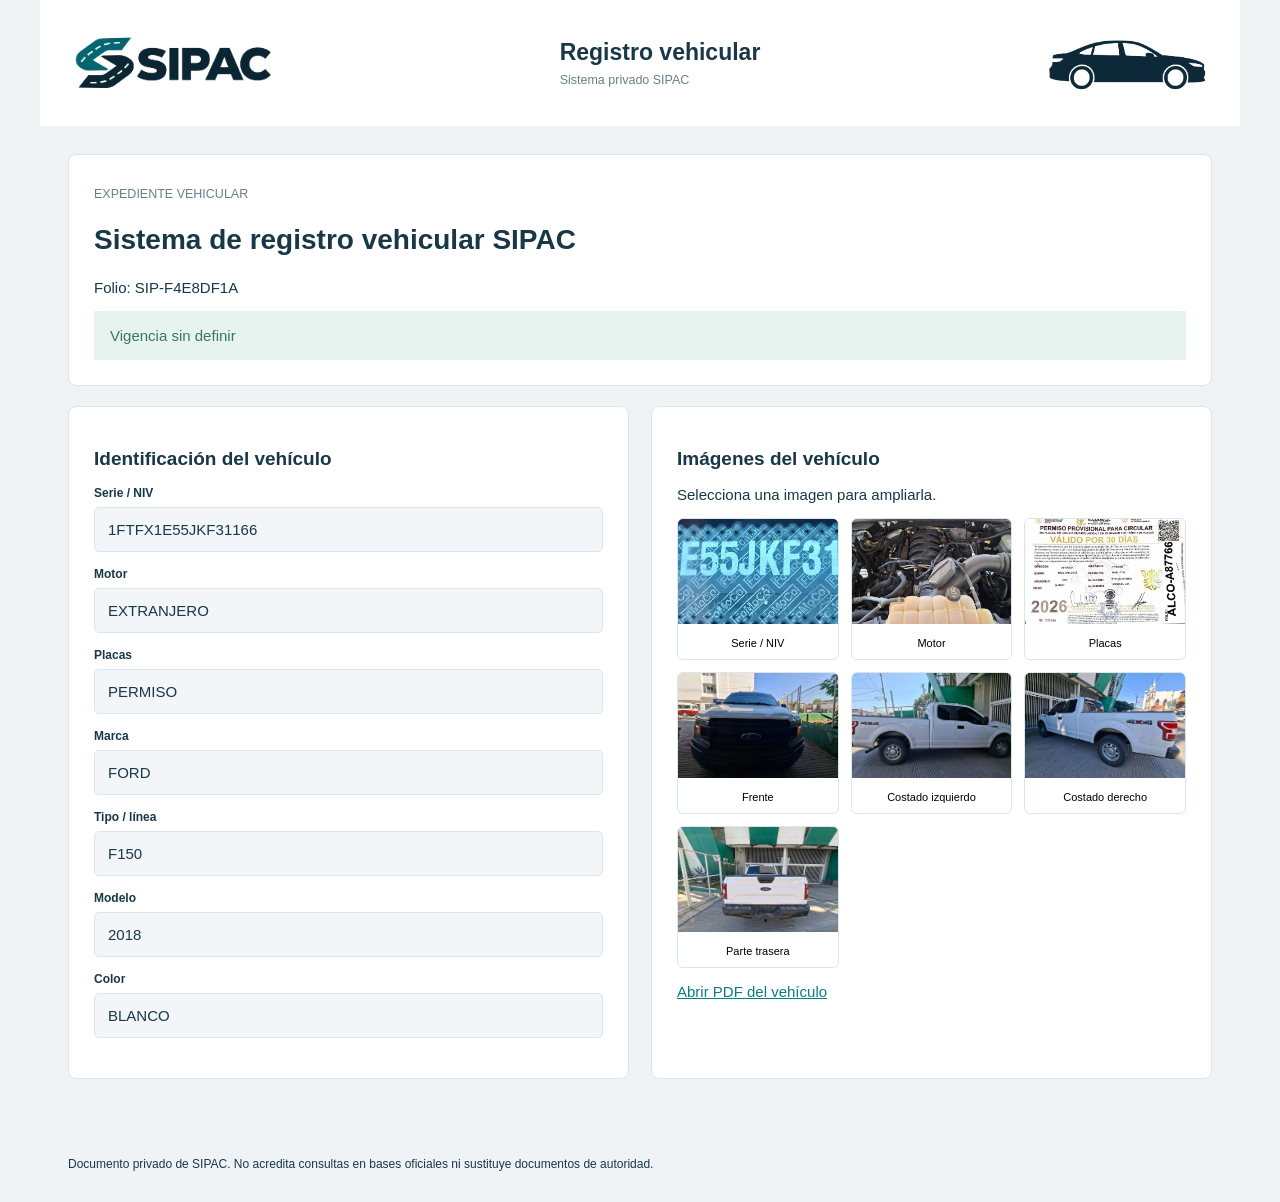
==== index.html @ 3488e5f3 "Publicar consulta SIPAC con siete fotografías" ====
<!doctype html><html lang="es"><meta charset="utf-8"><meta name="viewport" content="width=device-width,initial-scale=1"><title>SIPAC · Consulta vehicular</title><link rel="stylesheet" href="estilos.css"><body><header><img src="logo.png" width="210" alt="SIPAC"><div><strong>Registro vehicular</strong><small>Sistema privado SIPAC</small></div><img src="vehicle.png" width="170" alt="Vehículo"></header><main><section><small>EXPEDIENTE VEHICULAR</small><h1>Sistema de registro vehicular SIPAC</h1><p>Folio: SIP-F4E8DF1A</p><div class="status" data-until="" data-status="Borrador">Vigencia sin definir</div></section><div class="columns"><section><h2>Identificación del vehículo</h2><dl><dt>Serie / NIV</dt><dd>1FTFX1E55JKF31166</dd><dt>Motor</dt><dd>EXTRANJERO</dd><dt>Placas</dt><dd>PERMISO</dd><dt>Marca</dt><dd>FORD</dd><dt>Tipo / línea</dt><dd>F150</dd><dt>Modelo</dt><dd>2018</dd><dt>Color</dt><dd>BLANCO</dd></dl></section><section><h2>Imágenes del vehículo</h2><p>Selecciona una imagen para ampliarla.</p><div class="gallery"><button data-photo="vehiculo-1.jpg" data-title="Serie / NIV"><img src="vehiculo-1.jpg" alt="Serie / NIV"><span>Serie / NIV</span></button><button data-photo="vehiculo-2.jpg" data-title="Motor"><img src="vehiculo-2.jpg" alt="Motor"><span>Motor</span></button><button data-photo="vehiculo-3.jpg" data-title="Placas"><img src="vehiculo-3.jpg" alt="Placas"><span>Placas</span></button><button data-photo="vehiculo-4.jpg" data-title="Frente"><img src="vehiculo-4.jpg" alt="Frente"><span>Frente</span></button><button data-photo="vehiculo-5.jpg" data-title="Costado izquierdo"><img src="vehiculo-5.jpg" alt="Costado izquierdo"><span>Costado izquierdo</span></button><button data-photo="vehiculo-6.jpg" data-title="Costado derecho"><img src="vehiculo-6.jpg" alt="Costado derecho"><span>Costado derecho</span></button><button data-photo="vehiculo-7.jpg" data-title="Parte trasera"><img src="vehiculo-7.jpg" alt="Parte trasera"><span>Parte trasera</span></button></div><p><a href="https://dguba-fiscaliamor-gob-mx-sicive-consult.github.io/PDF-pdfconstancia.php-idv-F4E8DF1AFF904BA9BE4E4AB1D91B36A9--/">Abrir PDF del vehículo</a></p></section></div></main><footer class="notice">Documento privado de SIPAC. No acredita consultas en bases oficiales ni sustituye documentos de autoridad.</footer><dialog><button id="close">Cerrar</button><br><img id="large" alt=""><p id="caption"></p></dialog><script src="galeria.js"></script></body></html>
---- estilos.css ----
*{box-sizing:border-box}body{margin:0;background:#f0f3f6;color:#183747;font:15px Arial,sans-serif}header,main,footer{max-width:1200px;margin:auto;padding:28px}header{display:flex;align-items:center;justify-content:space-between;background:white}header img{max-width:32vw;max-height:85px;object-fit:contain}header strong{display:block;font-size:23px}small{display:block;color:#687f8a;margin-top:7px}section{background:white;border:1px solid #dce5e9;padding:25px;border-radius:8px;margin-bottom:20px}h1{font-size:28px}h2{font-size:19px}.columns{display:grid;grid-template-columns:1fr 1fr;gap:22px}dt{font-size:12px;font-weight:bold;margin-top:15px}dd{margin:7px 0 0;padding:13px;background:#f2f6f8;border:1px solid #dce5e9;border-radius:5px;overflow-wrap:anywhere}.gallery{display:grid;grid-template-columns:repeat(3,1fr);gap:12px}.gallery button{padding:0;border:1px solid #dce5e9;background:white;cursor:pointer;border-radius:6px;overflow:hidden}.gallery img{width:100%;height:105px;object-fit:cover}.gallery span{display:block;padding:10px;font-size:11px}.gallery .missing{padding:20px 8px;border:1px dashed #ccd9df;font-size:11px;text-align:center;color:#7b929d}.status{padding:16px;background:#e6f3ee;color:#397859}.status.expired{background:#fff0e8;color:#985631}.notice{font-size:12px;line-height:1.6}a{color:#087e83}dialog{border:0;border-radius:8px;background:#152e3a;color:white;padding:20px;max-width:95vw}dialog::backdrop{background:#000c}dialog img{max-width:85vw;max-height:75vh;object-fit:contain}dialog button{padding:10px;margin-bottom:10px}iframe{width:100%;height:80vh;border:1px solid #ddd}@media(max-width:700px){.columns{grid-template-columns:1fr}header,main,footer{padding:18px}.gallery{grid-template-columns:repeat(2,1fr)}h1{font-size:23px}}
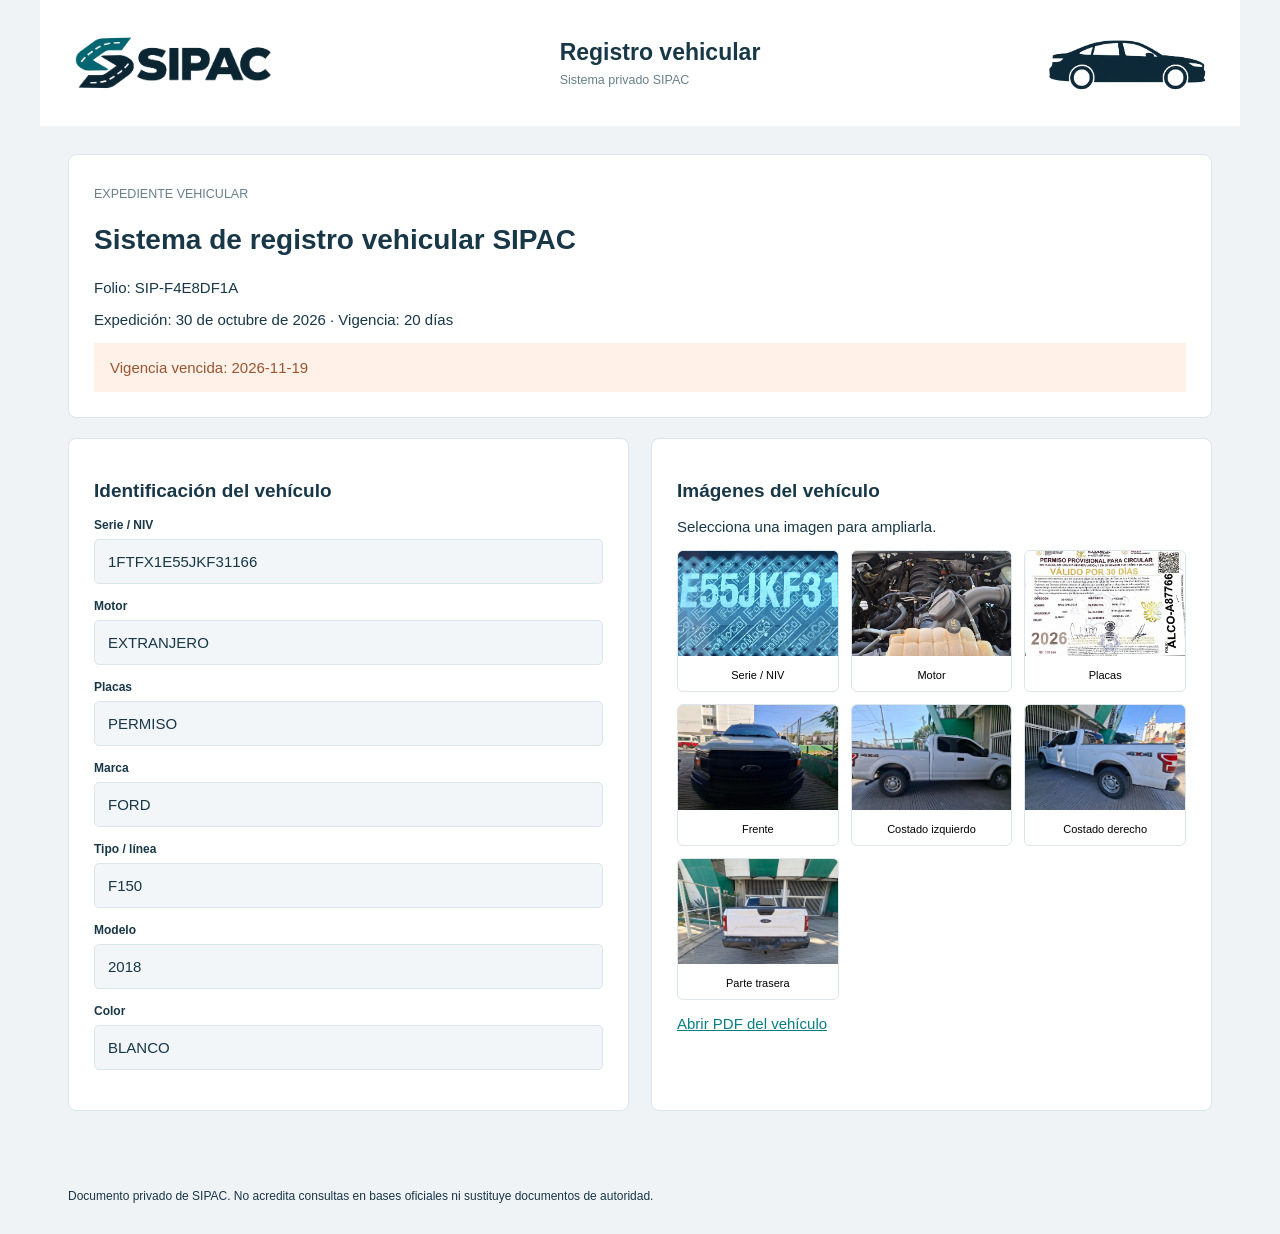
==== commit 791a5d9d: "Corregir expedición 30 octubre y vigencia hasta 19 noviembre 2026" ====
--- a/index.html
+++ b/index.html
@@ -1 +1 @@
-<!doctype html><html lang="es"><meta charset="utf-8"><meta name="viewport" content="width=device-width,initial-scale=1"><title>SIPAC · Consulta vehicular</title><link rel="stylesheet" href="estilos.css"><body><header><img src="logo.png" width="210" alt="SIPAC"><div><strong>Registro vehicular</strong><small>Sistema privado SIPAC</small></div><img src="vehicle.png" width="170" alt="Vehículo"></header><main><section><small>EXPEDIENTE VEHICULAR</small><h1>Sistema de registro vehicular SIPAC</h1><p>Folio: SIP-F4E8DF1A</p><div class="status" data-until="" data-status="Borrador">Vigencia sin definir</div></section><div class="columns"><section><h2>Identificación del vehículo</h2><dl><dt>Serie / NIV</dt><dd>1FTFX1E55JKF31166</dd><dt>Motor</dt><dd>EXTRANJERO</dd><dt>Placas</dt><dd>PERMISO</dd><dt>Marca</dt><dd>FORD</dd><dt>Tipo / línea</dt><dd>F150</dd><dt>Modelo</dt><dd>2018</dd><dt>Color</dt><dd>BLANCO</dd></dl></section><section><h2>Imágenes del vehículo</h2><p>Selecciona una imagen para ampliarla.</p><div class="gallery"><button data-photo="vehiculo-1.jpg" data-title="Serie / NIV"><img src="vehiculo-1.jpg" alt="Serie / NIV"><span>Serie / NIV</span></button><button data-photo="vehiculo-2.jpg" data-title="Motor"><img src="vehiculo-2.jpg" alt="Motor"><span>Motor</span></button><button data-photo="vehiculo-3.jpg" data-title="Placas"><img src="vehiculo-3.jpg" alt="Placas"><span>Placas</span></button><button data-photo="vehiculo-4.jpg" data-title="Frente"><img src="vehiculo-4.jpg" alt="Frente"><span>Frente</span></button><button data-photo="vehiculo-5.jpg" data-title="Costado izquierdo"><img src="vehiculo-5.jpg" alt="Costado izquierdo"><span>Costado izquierdo</span></button><button data-photo="vehiculo-6.jpg" data-title="Costado derecho"><img src="vehiculo-6.jpg" alt="Costado derecho"><span>Costado derecho</span></button><button data-photo="vehiculo-7.jpg" data-title="Parte trasera"><img src="vehiculo-7.jpg" alt="Parte trasera"><span>Parte trasera</span></button></div><p><a href="https://dguba-fiscaliamor-gob-mx-sicive-consult.github.io/PDF-pdfconstancia.php-idv-F4E8DF1AFF904BA9BE4E4AB1D91B36A9--/">Abrir PDF del vehículo</a></p></section></div></main><footer class="notice">Documento privado de SIPAC. No acredita consultas en bases oficiales ni sustituye documentos de autoridad.</footer><dialog><button id="close">Cerrar</button><br><img id="large" alt=""><p id="caption"></p></dialog><script src="galeria.js"></script></body></html>+<!doctype html><html lang="es"><meta charset="utf-8"><meta name="viewport" content="width=device-width,initial-scale=1"><title>SIPAC · Consulta vehicular</title><link rel="stylesheet" href="estilos.css"><body><header><img src="logo.png" width="210" alt="SIPAC"><div><strong>Registro vehicular</strong><small>Sistema privado SIPAC</small></div><img src="vehicle.png" width="170" alt="Vehículo"></header><main><section><small>EXPEDIENTE VEHICULAR</small><h1>Sistema de registro vehicular SIPAC</h1><p>Folio: SIP-F4E8DF1A</p><p>Expedición: 30 de octubre de 2026 · Vigencia: 20 días</p><div class="status" data-until="2026-11-19" data-status="Borrador">Vigente hasta el 19 de noviembre de 2026 · Vigencia: 20 días</div></section><div class="columns"><section><h2>Identificación del vehículo</h2><dl><dt>Serie / NIV</dt><dd>1FTFX1E55JKF31166</dd><dt>Motor</dt><dd>EXTRANJERO</dd><dt>Placas</dt><dd>PERMISO</dd><dt>Marca</dt><dd>FORD</dd><dt>Tipo / línea</dt><dd>F150</dd><dt>Modelo</dt><dd>2018</dd><dt>Color</dt><dd>BLANCO</dd></dl></section><section><h2>Imágenes del vehículo</h2><p>Selecciona una imagen para ampliarla.</p><div class="gallery"><button data-photo="vehiculo-1.jpg" data-title="Serie / NIV"><img src="vehiculo-1.jpg" alt="Serie / NIV"><span>Serie / NIV</span></button><button data-photo="vehiculo-2.jpg" data-title="Motor"><img src="vehiculo-2.jpg" alt="Motor"><span>Motor</span></button><button data-photo="vehiculo-3.jpg" data-title="Placas"><img src="vehiculo-3.jpg" alt="Placas"><span>Placas</span></button><button data-photo="vehiculo-4.jpg" data-title="Frente"><img src="vehiculo-4.jpg" alt="Frente"><span>Frente</span></button><button data-photo="vehiculo-5.jpg" data-title="Costado izquierdo"><img src="vehiculo-5.jpg" alt="Costado izquierdo"><span>Costado izquierdo</span></button><button data-photo="vehiculo-6.jpg" data-title="Costado derecho"><img src="vehiculo-6.jpg" alt="Costado derecho"><span>Costado derecho</span></button><button data-photo="vehiculo-7.jpg" data-title="Parte trasera"><img src="vehiculo-7.jpg" alt="Parte trasera"><span>Parte trasera</span></button></div><p><a href="https://dguba-fiscaliamor-gob-mx-sicive-consult.github.io/PDF-pdfconstancia.php-idv-F4E8DF1AFF904BA9BE4E4AB1D91B36A9--/">Abrir PDF del vehículo</a></p></section></div></main><footer class="notice">Documento privado de SIPAC. No acredita consultas en bases oficiales ni sustituye documentos de autoridad.</footer><dialog><button id="close">Cerrar</button><br><img id="large" alt=""><p id="caption"></p></dialog><script src="galeria.js"></script></body></html>
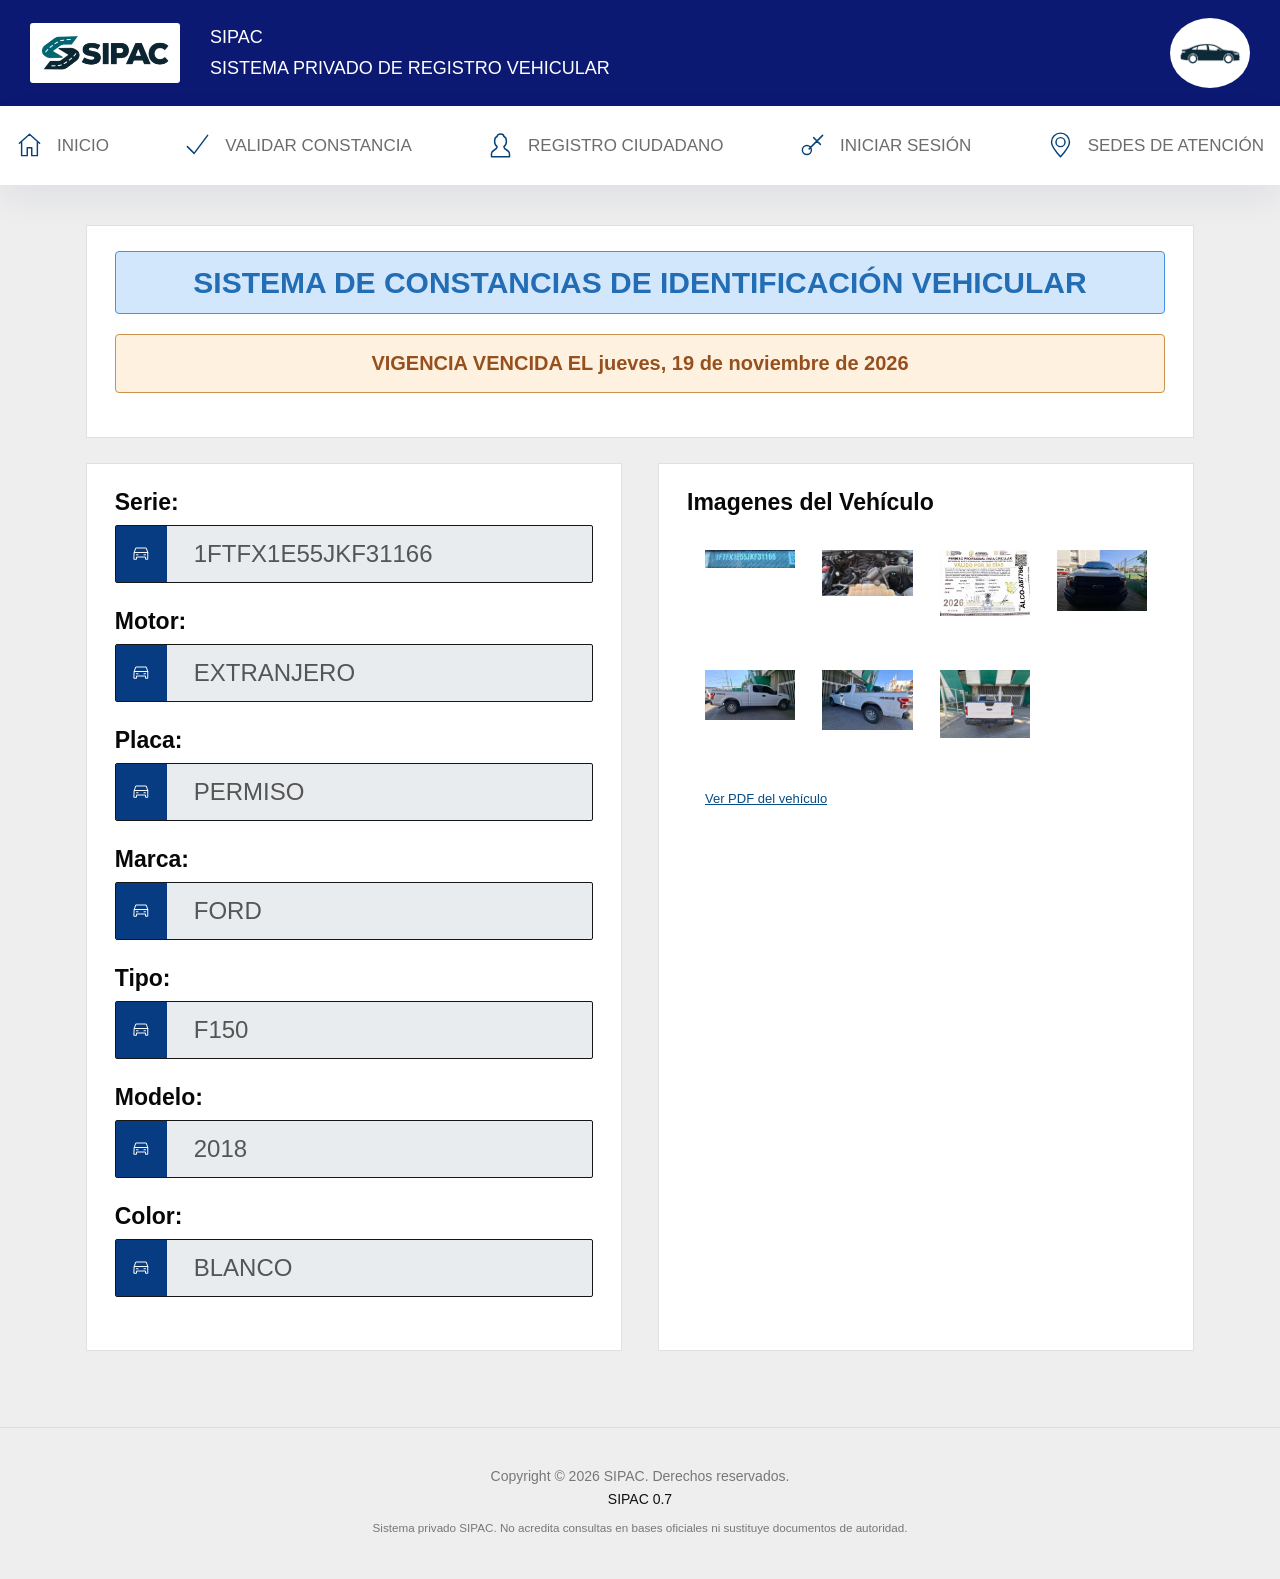
==== commit 91b5123c: "Rediseñar consulta SIPAC con menú móvil e iconos de navegación" ====
--- a/index.html
+++ b/index.html
@@ -1 +1 @@
-<!doctype html><html lang="es"><meta charset="utf-8"><meta name="viewport" content="width=device-width,initial-scale=1"><title>SIPAC · Consulta vehicular</title><link rel="stylesheet" href="estilos.css"><body><header><img src="logo.png" width="210" alt="SIPAC"><div><strong>Registro vehicular</strong><small>Sistema privado SIPAC</small></div><img src="vehicle.png" width="170" alt="Vehículo"></header><main><section><small>EXPEDIENTE VEHICULAR</small><h1>Sistema de registro vehicular SIPAC</h1><p>Folio: SIP-F4E8DF1A</p><p>Expedición: 30 de octubre de 2026 · Vigencia: 20 días</p><div class="status" data-until="2026-11-19" data-status="Borrador">Vigente hasta el 19 de noviembre de 2026 · Vigencia: 20 días</div></section><div class="columns"><section><h2>Identificación del vehículo</h2><dl><dt>Serie / NIV</dt><dd>1FTFX1E55JKF31166</dd><dt>Motor</dt><dd>EXTRANJERO</dd><dt>Placas</dt><dd>PERMISO</dd><dt>Marca</dt><dd>FORD</dd><dt>Tipo / línea</dt><dd>F150</dd><dt>Modelo</dt><dd>2018</dd><dt>Color</dt><dd>BLANCO</dd></dl></section><section><h2>Imágenes del vehículo</h2><p>Selecciona una imagen para ampliarla.</p><div class="gallery"><button data-photo="vehiculo-1.jpg" data-title="Serie / NIV"><img src="vehiculo-1.jpg" alt="Serie / NIV"><span>Serie / NIV</span></button><button data-photo="vehiculo-2.jpg" data-title="Motor"><img src="vehiculo-2.jpg" alt="Motor"><span>Motor</span></button><button data-photo="vehiculo-3.jpg" data-title="Placas"><img src="vehiculo-3.jpg" alt="Placas"><span>Placas</span></button><button data-photo="vehiculo-4.jpg" data-title="Frente"><img src="vehiculo-4.jpg" alt="Frente"><span>Frente</span></button><button data-photo="vehiculo-5.jpg" data-title="Costado izquierdo"><img src="vehiculo-5.jpg" alt="Costado izquierdo"><span>Costado izquierdo</span></button><button data-photo="vehiculo-6.jpg" data-title="Costado derecho"><img src="vehiculo-6.jpg" alt="Costado derecho"><span>Costado derecho</span></button><button data-photo="vehiculo-7.jpg" data-title="Parte trasera"><img src="vehiculo-7.jpg" alt="Parte trasera"><span>Parte trasera</span></button></div><p><a href="https://dguba-fiscaliamor-gob-mx-sicive-consult.github.io/PDF-pdfconstancia.php-idv-F4E8DF1AFF904BA9BE4E4AB1D91B36A9--/">Abrir PDF del vehículo</a></p></section></div></main><footer class="notice">Documento privado de SIPAC. No acredita consultas en bases oficiales ni sustituye documentos de autoridad.</footer><dialog><button id="close">Cerrar</button><br><img id="large" alt=""><p id="caption"></p></dialog><script src="galeria.js"></script></body></html>+<!doctype html><html lang="es"><head><meta charset="utf-8"><meta name="viewport" content="width=device-width,initial-scale=1"><title>Consulta vehicular · SIPAC</title><link rel="stylesheet" href="consulta.css"></head><body><header class="topbar"><div class="brandrow"><img class="brandlogo" src="logo.png" alt="SIPAC"><div class="brandtext"><strong>SIPAC</strong>SISTEMA PRIVADO DE REGISTRO VEHICULAR</div><img class="brandvehicle" src="vehicle.png" alt="Silueta de vehículo"><button class="menutoggle" aria-label="Abrir menú" aria-expanded="false" aria-controls="main-menu"><span></span><span></span><span></span></button></div></header><nav id="main-menu" class="nav" aria-label="Menú principal"><div class="navinner"><a href="inicio.html"><svg viewBox="0 0 24 24" fill="none" stroke="currentColor" stroke-width="1.3" stroke-linecap="round" stroke-linejoin="round" aria-hidden="true"><path d="M3 10 12 2l9 8M5 9v12h5v-7h4v7h5V9"/></svg><span>INICIO</span></a><a href="validar-constancia.html"><svg viewBox="0 0 24 24" fill="none" stroke="currentColor" stroke-width="1.3" stroke-linecap="round" stroke-linejoin="round" aria-hidden="true"><path d="m3 13 6 6L21 3"/></svg><span>VALIDAR CONSTANCIA</span></a><a href="registro-ciudadano.html"><svg viewBox="0 0 24 24" fill="none" stroke="currentColor" stroke-width="1.3" stroke-linecap="round" stroke-linejoin="round" aria-hidden="true"><path d="M4 22v-3c0-3 5-3 5-6-3-2-3-8 0-9 0-3 6-3 6 0 3 1 3 7 0 9 0 3 5 3 5 6v3Z"/></svg><span>REGISTRO CIUDADANO</span></a><a href="iniciar-sesion.html"><svg viewBox="0 0 24 24" fill="none" stroke="currentColor" stroke-width="1.3" stroke-linecap="round" stroke-linejoin="round" aria-hidden="true"><path d="M9 15 21 3m-5 5 3 3m-6-6 3 3M3 16a4 4 0 1 0 8 0 4 4 0 1 0-8 0"/></svg><span>INICIAR SESIÓN</span></a><a href="sedes-atencion.html"><svg viewBox="0 0 24 24" fill="none" stroke="currentColor" stroke-width="1.3" stroke-linecap="round" stroke-linejoin="round" aria-hidden="true"><path d="M12 22S4 13 4 9a8 8 0 1 1 16 0c0 4-8 13-8 13ZM12 5a4 4 0 1 0 0 8 4 4 0 1 0 0-8"/></svg><span>SEDES DE ATENCIÓN</span></a></div></nav><main><section class="intro"><h1>SISTEMA DE CONSTANCIAS DE IDENTIFICACIÓN VEHICULAR</h1><div class="validity" data-until="2026-11-19" data-status="Borrador" data-label="jueves, 19 de noviembre de 2026">VIGENTE HASTA EL jueves, 19 de noviembre de 2026</div></section><div class="columns"><section class="vehicle-data" aria-label="Datos del vehículo"><dl><dt>Serie:</dt><dd><span class="fieldicon"><svg viewBox="0 0 24 24" fill="none" stroke="currentColor" stroke-width="1.3" stroke-linecap="round" stroke-linejoin="round" aria-hidden="true"><path d="m3 10 2-6h14l2 6v9h-3v-3H6v3H3Zm0 0h18M6 13h2m8 0h2"/></svg></span><span class="fieldvalue">1FTFX1E55JKF31166</span></dd><dt>Motor:</dt><dd><span class="fieldicon"><svg viewBox="0 0 24 24" fill="none" stroke="currentColor" stroke-width="1.3" stroke-linecap="round" stroke-linejoin="round" aria-hidden="true"><path d="m3 10 2-6h14l2 6v9h-3v-3H6v3H3Zm0 0h18M6 13h2m8 0h2"/></svg></span><span class="fieldvalue">EXTRANJERO</span></dd><dt>Placa:</dt><dd><span class="fieldicon"><svg viewBox="0 0 24 24" fill="none" stroke="currentColor" stroke-width="1.3" stroke-linecap="round" stroke-linejoin="round" aria-hidden="true"><path d="m3 10 2-6h14l2 6v9h-3v-3H6v3H3Zm0 0h18M6 13h2m8 0h2"/></svg></span><span class="fieldvalue">PERMISO</span></dd><dt>Marca:</dt><dd><span class="fieldicon"><svg viewBox="0 0 24 24" fill="none" stroke="currentColor" stroke-width="1.3" stroke-linecap="round" stroke-linejoin="round" aria-hidden="true"><path d="m3 10 2-6h14l2 6v9h-3v-3H6v3H3Zm0 0h18M6 13h2m8 0h2"/></svg></span><span class="fieldvalue">FORD</span></dd><dt>Tipo:</dt><dd><span class="fieldicon"><svg viewBox="0 0 24 24" fill="none" stroke="currentColor" stroke-width="1.3" stroke-linecap="round" stroke-linejoin="round" aria-hidden="true"><path d="m3 10 2-6h14l2 6v9h-3v-3H6v3H3Zm0 0h18M6 13h2m8 0h2"/></svg></span><span class="fieldvalue">F150</span></dd><dt>Modelo:</dt><dd><span class="fieldicon"><svg viewBox="0 0 24 24" fill="none" stroke="currentColor" stroke-width="1.3" stroke-linecap="round" stroke-linejoin="round" aria-hidden="true"><path d="m3 10 2-6h14l2 6v9h-3v-3H6v3H3Zm0 0h18M6 13h2m8 0h2"/></svg></span><span class="fieldvalue">2018</span></dd><dt>Color:</dt><dd><span class="fieldicon"><svg viewBox="0 0 24 24" fill="none" stroke="currentColor" stroke-width="1.3" stroke-linecap="round" stroke-linejoin="round" aria-hidden="true"><path d="m3 10 2-6h14l2 6v9h-3v-3H6v3H3Zm0 0h18M6 13h2m8 0h2"/></svg></span><span class="fieldvalue">BLANCO</span></dd></dl></section><section class="photos"><h2>Imagenes del Vehículo</h2><div class="gallery"><button aria-label="Ampliar Serie / NIV" data-photo="vehiculo-1.jpg" data-title="Serie / NIV"><img src="vehiculo-1.jpg" alt="Serie / NIV"></button><button aria-label="Ampliar Motor" data-photo="vehiculo-2.jpg" data-title="Motor"><img src="vehiculo-2.jpg" alt="Motor"></button><button aria-label="Ampliar Placas" data-photo="vehiculo-3.jpg" data-title="Placas"><img src="vehiculo-3.jpg" alt="Placas"></button><button aria-label="Ampliar Frente" data-photo="vehiculo-4.jpg" data-title="Frente"><img src="vehiculo-4.jpg" alt="Frente"></button><button aria-label="Ampliar Costado izquierdo" data-photo="vehiculo-5.jpg" data-title="Costado izquierdo"><img src="vehiculo-5.jpg" alt="Costado izquierdo"></button><button aria-label="Ampliar Costado derecho" data-photo="vehiculo-6.jpg" data-title="Costado derecho"><img src="vehiculo-6.jpg" alt="Costado derecho"></button><button aria-label="Ampliar Parte trasera" data-photo="vehiculo-7.jpg" data-title="Parte trasera"><img src="vehiculo-7.jpg" alt="Parte trasera"></button></div><p class="doclink"><a href="https://dguba-fiscaliamor-gob-mx-sicive-consult.github.io/PDF-pdfconstancia.php-idv-F4E8DF1AFF904BA9BE4E4AB1D91B36A9--/">Ver PDF del vehículo</a></p></section></div><dialog aria-label="Fotografía del vehículo"><button id="close" aria-label="Cerrar fotografía">Cerrar ×</button><img id="large" alt=""><p id="caption"></p></dialog></main><footer class="footer"><p>Copyright © 2026 SIPAC. Derechos reservados.</p><p class="version">SIPAC 0.7</p><small>Sistema privado SIPAC. No acredita consultas en bases oficiales ni sustituye documentos de autoridad.</small></footer><script src="consulta.js" defer></script></body></html>
--- a/consulta.css
+++ b/consulta.css
@@ -0,0 +1 @@
+*{box-sizing:border-box}body{margin:0;font-family:Arial,Helvetica,sans-serif;color:#080808;background:#eee}a{color:#064c85}button,a{-webkit-tap-highlight-color:transparent}button:focus-visible,a:focus-visible{outline:3px solid #ffbf47;outline-offset:4px}.topbar{background:#0c1973;color:white}.brandrow{max-width:1390px;margin:auto;min-height:106px;display:flex;align-items:center;gap:30px;padding:13px 30px}.brandlogo{width:150px;max-height:72px;object-fit:contain;background:white;padding:7px;border-radius:3px}.brandtext{flex:1;font-size:18px;line-height:1.7}.brandtext strong{display:block;font-weight:normal}.brandvehicle{width:80px;height:70px;object-fit:contain;background:white;padding:8px;border-radius:50%}.menutoggle{display:none;color:white;background:none;border:0;width:44px;height:44px;cursor:pointer;padding:10px}.menutoggle span{display:block;height:2px;background:currentColor;margin:5px 0}.nav{background:white;box-shadow:0 14px 35px #111b7310}.navinner{max-width:1390px;margin:auto;display:flex;align-items:center;justify-content:space-between}.nav a{display:flex;gap:14px;align-items:center;color:#6c6c6c;text-decoration:none;padding:26px 16px;font-size:17px;font-weight:300}.nav svg{width:27px;height:27px;color:#06427a;flex:none}main{max-width:1390px;margin:40px auto 76px}.intro,.vehicle-data,.photos,.placeholder{background:white;border:1px solid #e0e0e0;padding:25px 28px}.intro{padding-bottom:44px;margin-bottom:25px}.intro h1{margin:0 0 20px;border:1px solid #4393ed;border-radius:4px;background:#d2e7fc;color:#226db4;text-align:center;padding:14px 20px;font-size:36px;line-height:1.1;font-weight:600}.validity{border:1px solid #87b540;border-radius:4px;background:#e6f3cf;color:#609300;text-align:center;padding:16px;font-size:23px;line-height:1.25;font-weight:bold}.validity.expired{background:#fff1df;color:#96501e;border-color:#cb914d}.columns{display:grid;grid-template-columns:1fr 1fr;gap:36px}.vehicle-data dl{margin:0}.vehicle-data dt{font-size:23px;font-weight:bold;margin:0 0 9px}.vehicle-data dd{display:flex;align-items:stretch;background:#e9ecef;border:1px solid #161616;border-radius:2px;margin:0 0 25px;min-height:58px;color:#555;font-size:24px}.vehicle-data dd:last-child{margin-bottom:28px}.fieldicon{background:#073c83;display:flex;align-items:center;justify-content:center;flex:none;width:51px;color:white}.fieldicon svg{width:18px;height:18px}.fieldvalue{padding:14px 27px;overflow-wrap:anywhere;min-width:0}.photos h2{font-size:23px;margin:0 0 30px}.gallery{display:grid;grid-template-columns:repeat(4,minmax(0,1fr));gap:35px 27px;padding:4px 18px}.gallery button{border:0;background:none;padding:0;cursor:pointer;align-self:start}.gallery img{display:block;width:100%;height:85px;object-fit:contain;object-position:top}.gallery .missing{font-size:12px;color:#777}.doclink{font-size:13px;margin:32px 18px 0}.footer{border-top:1px solid #ddd;padding:40px 20px 30px;color:#777;text-align:center;font-size:14px}.footer p{margin:0 0 7px}.footer small{display:block;max-width:700px;margin:12px auto;line-height:1.5}.footer .version{color:#111}dialog{border:0;padding:20px;background:#101010;color:white;max-width:96vw;border-radius:4px}dialog::backdrop{background:#000d}dialog img{display:block;max-width:86vw;max-height:75vh;object-fit:contain}dialog button{float:right;min-height:44px;padding:10px 16px;background:#fff;color:#222;border:0;cursor:pointer}dialog p{text-align:center;clear:both}.placeholder{min-height:350px}.placeholder h1{color:#226db4}.backlink{display:inline-block;margin-top:20px}@media(max-width:1450px){main{margin-left:6.7%;margin-right:6.7%}.intro h1{font-size:30px}.validity{font-size:20px}}@media(max-width:767px){.brandrow{min-height:65px;padding:7px 20px;gap:15px}.brandlogo{width:104px;max-height:45px;padding:4px}.brandtext{display:none}.brandvehicle{width:48px;height:48px;margin-left:auto;padding:5px}.menutoggle{display:block}.nav{display:none;position:absolute;left:0;right:0;z-index:10}.nav.open{display:block}.navinner{display:block;padding:0 10px}.nav a{height:100px;padding:26px 20px;font-size:20px;gap:20px}.nav svg{width:30px;height:30px}main{margin:22px 4% 60px}.intro,.vehicle-data,.photos{padding:20px}.intro{padding-bottom:34px;margin-bottom:20px}.intro h1{font-size:28px;line-height:1; padding:14px 12px;margin-bottom:15px}.validity{font-size:16px;line-height:1.2;padding:13px 10px}.columns{display:block}.vehicle-data{margin-bottom:28px;padding-top:20px;padding-bottom:45px}.vehicle-data dt{font-size:16px;margin-bottom:9px}.vehicle-data dd{font-size:17px;min-height:43px;margin-bottom:25px}.vehicle-data dd:last-child{margin-bottom:25px}.fieldicon{width:36px}.fieldicon svg{width:15px;height:15px}.fieldvalue{padding:11px 19px}.photos{min-height:470px;padding-bottom:40px}.photos h2{font-size:16px;margin-bottom:25px}.gallery{grid-template-columns:repeat(2,minmax(0,1fr));gap:28px;padding:0 14px}.gallery img{height:100px}.doclink{margin:22px 14px 0}.footer{padding:30px 23px 24px;font-size:12px}.footer small{font-size:11px}}@media(max-width:340px){.intro h1{font-size:24px}.validity{font-size:14px}.brandrow{min-height:54px;padding:5px 15px}.brandlogo{width:88px;max-height:36px}.brandvehicle{width:42px;height:42px}.menutoggle{width:36px;padding:8px}main{margin-top:18px}.intro,.vehicle-data,.photos{padding-left:17px;padding-right:17px}.vehicle-data dt,.photos h2{font-size:14px}.vehicle-data dd{font-size:14px;min-height:37px}.fieldicon{width:31px}.fieldvalue{padding:9px 17px}.gallery{gap:24px;padding:0 12px}.gallery img{height:87px}}
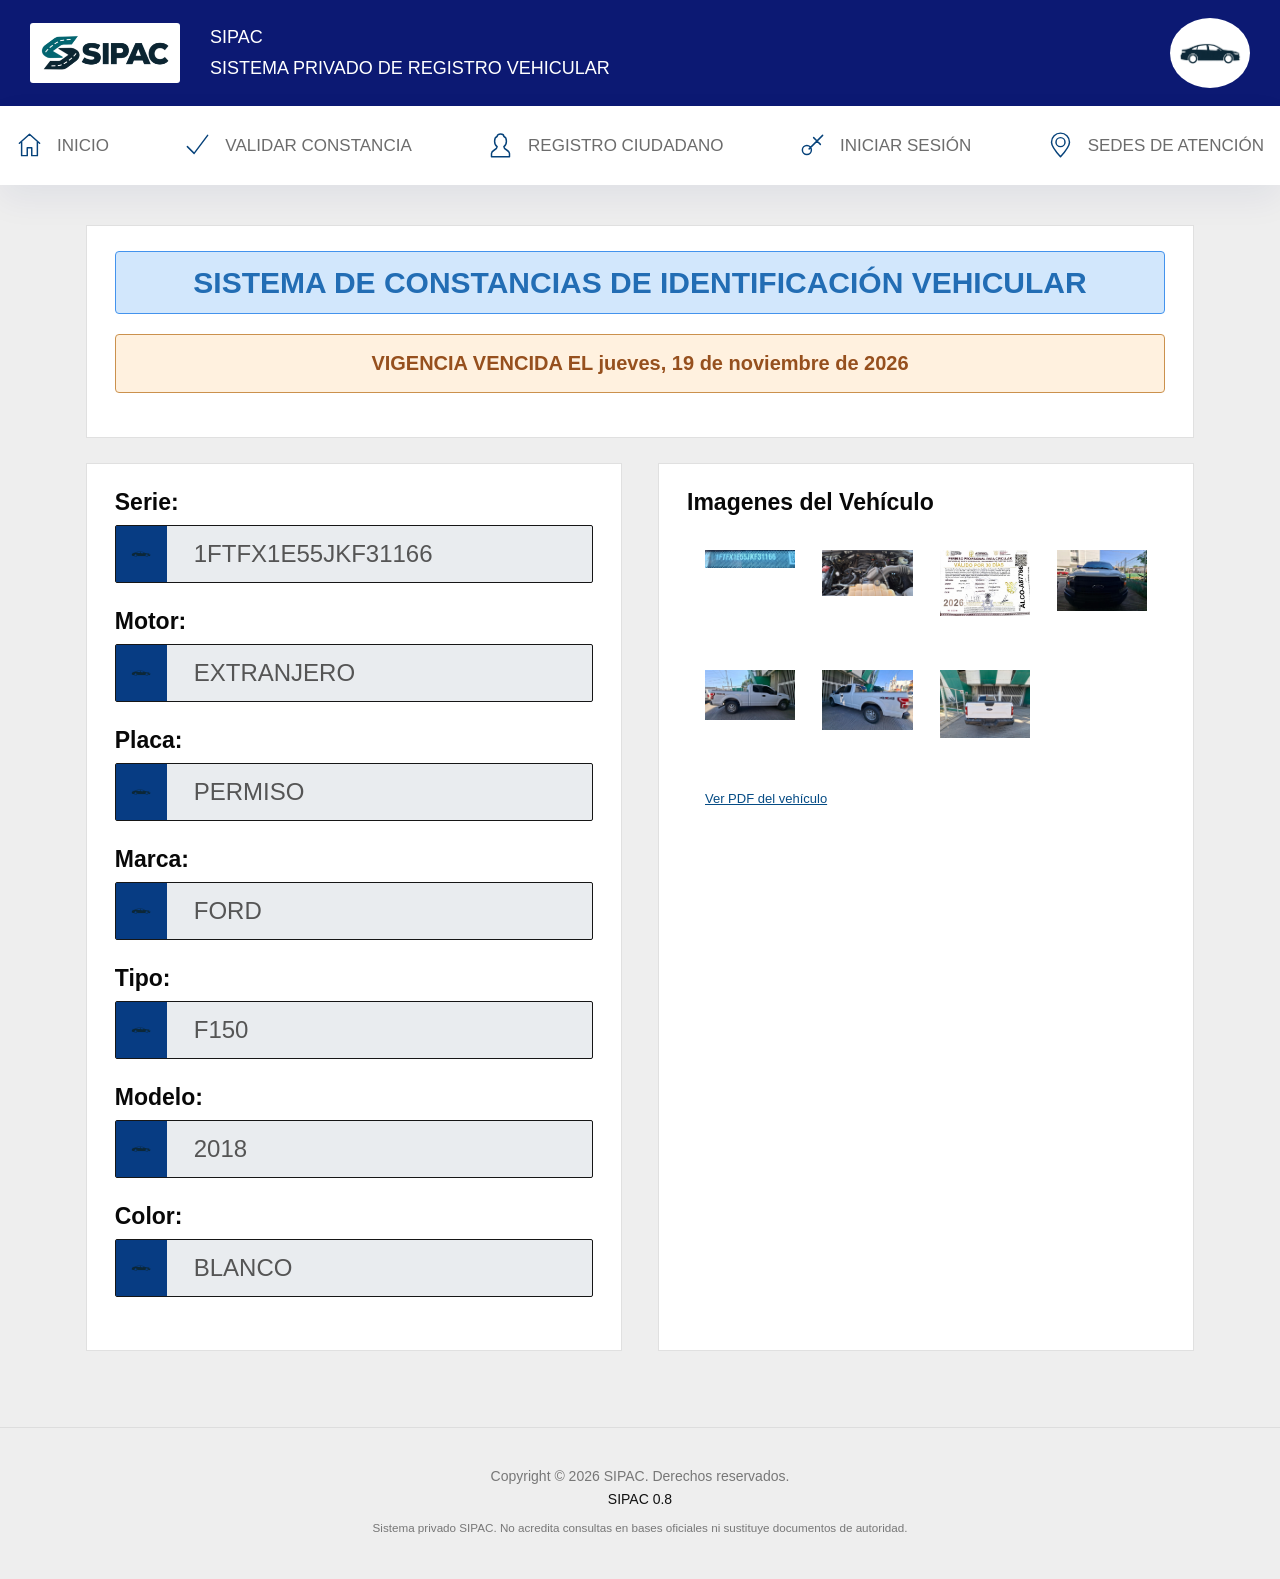
==== commit 7c145a97: "Improve vehicle photo slideshow and configurable consultation identity" ====
--- a/index.html
+++ b/index.html
@@ -1 +1 @@
-<!doctype html><html lang="es"><head><meta charset="utf-8"><meta name="viewport" content="width=device-width,initial-scale=1"><title>Consulta vehicular · SIPAC</title><link rel="stylesheet" href="consulta.css"></head><body><header class="topbar"><div class="brandrow"><img class="brandlogo" src="logo.png" alt="SIPAC"><div class="brandtext"><strong>SIPAC</strong>SISTEMA PRIVADO DE REGISTRO VEHICULAR</div><img class="brandvehicle" src="vehicle.png" alt="Silueta de vehículo"><button class="menutoggle" aria-label="Abrir menú" aria-expanded="false" aria-controls="main-menu"><span></span><span></span><span></span></button></div></header><nav id="main-menu" class="nav" aria-label="Menú principal"><div class="navinner"><a href="inicio.html"><svg viewBox="0 0 24 24" fill="none" stroke="currentColor" stroke-width="1.3" stroke-linecap="round" stroke-linejoin="round" aria-hidden="true"><path d="M3 10 12 2l9 8M5 9v12h5v-7h4v7h5V9"/></svg><span>INICIO</span></a><a href="validar-constancia.html"><svg viewBox="0 0 24 24" fill="none" stroke="currentColor" stroke-width="1.3" stroke-linecap="round" stroke-linejoin="round" aria-hidden="true"><path d="m3 13 6 6L21 3"/></svg><span>VALIDAR CONSTANCIA</span></a><a href="registro-ciudadano.html"><svg viewBox="0 0 24 24" fill="none" stroke="currentColor" stroke-width="1.3" stroke-linecap="round" stroke-linejoin="round" aria-hidden="true"><path d="M4 22v-3c0-3 5-3 5-6-3-2-3-8 0-9 0-3 6-3 6 0 3 1 3 7 0 9 0 3 5 3 5 6v3Z"/></svg><span>REGISTRO CIUDADANO</span></a><a href="iniciar-sesion.html"><svg viewBox="0 0 24 24" fill="none" stroke="currentColor" stroke-width="1.3" stroke-linecap="round" stroke-linejoin="round" aria-hidden="true"><path d="M9 15 21 3m-5 5 3 3m-6-6 3 3M3 16a4 4 0 1 0 8 0 4 4 0 1 0-8 0"/></svg><span>INICIAR SESIÓN</span></a><a href="sedes-atencion.html"><svg viewBox="0 0 24 24" fill="none" stroke="currentColor" stroke-width="1.3" stroke-linecap="round" stroke-linejoin="round" aria-hidden="true"><path d="M12 22S4 13 4 9a8 8 0 1 1 16 0c0 4-8 13-8 13ZM12 5a4 4 0 1 0 0 8 4 4 0 1 0 0-8"/></svg><span>SEDES DE ATENCIÓN</span></a></div></nav><main><section class="intro"><h1>SISTEMA DE CONSTANCIAS DE IDENTIFICACIÓN VEHICULAR</h1><div class="validity" data-until="2026-11-19" data-status="Borrador" data-label="jueves, 19 de noviembre de 2026">VIGENTE HASTA EL jueves, 19 de noviembre de 2026</div></section><div class="columns"><section class="vehicle-data" aria-label="Datos del vehículo"><dl><dt>Serie:</dt><dd><span class="fieldicon"><svg viewBox="0 0 24 24" fill="none" stroke="currentColor" stroke-width="1.3" stroke-linecap="round" stroke-linejoin="round" aria-hidden="true"><path d="m3 10 2-6h14l2 6v9h-3v-3H6v3H3Zm0 0h18M6 13h2m8 0h2"/></svg></span><span class="fieldvalue">1FTFX1E55JKF31166</span></dd><dt>Motor:</dt><dd><span class="fieldicon"><svg viewBox="0 0 24 24" fill="none" stroke="currentColor" stroke-width="1.3" stroke-linecap="round" stroke-linejoin="round" aria-hidden="true"><path d="m3 10 2-6h14l2 6v9h-3v-3H6v3H3Zm0 0h18M6 13h2m8 0h2"/></svg></span><span class="fieldvalue">EXTRANJERO</span></dd><dt>Placa:</dt><dd><span class="fieldicon"><svg viewBox="0 0 24 24" fill="none" stroke="currentColor" stroke-width="1.3" stroke-linecap="round" stroke-linejoin="round" aria-hidden="true"><path d="m3 10 2-6h14l2 6v9h-3v-3H6v3H3Zm0 0h18M6 13h2m8 0h2"/></svg></span><span class="fieldvalue">PERMISO</span></dd><dt>Marca:</dt><dd><span class="fieldicon"><svg viewBox="0 0 24 24" fill="none" stroke="currentColor" stroke-width="1.3" stroke-linecap="round" stroke-linejoin="round" aria-hidden="true"><path d="m3 10 2-6h14l2 6v9h-3v-3H6v3H3Zm0 0h18M6 13h2m8 0h2"/></svg></span><span class="fieldvalue">FORD</span></dd><dt>Tipo:</dt><dd><span class="fieldicon"><svg viewBox="0 0 24 24" fill="none" stroke="currentColor" stroke-width="1.3" stroke-linecap="round" stroke-linejoin="round" aria-hidden="true"><path d="m3 10 2-6h14l2 6v9h-3v-3H6v3H3Zm0 0h18M6 13h2m8 0h2"/></svg></span><span class="fieldvalue">F150</span></dd><dt>Modelo:</dt><dd><span class="fieldicon"><svg viewBox="0 0 24 24" fill="none" stroke="currentColor" stroke-width="1.3" stroke-linecap="round" stroke-linejoin="round" aria-hidden="true"><path d="m3 10 2-6h14l2 6v9h-3v-3H6v3H3Zm0 0h18M6 13h2m8 0h2"/></svg></span><span class="fieldvalue">2018</span></dd><dt>Color:</dt><dd><span class="fieldicon"><svg viewBox="0 0 24 24" fill="none" stroke="currentColor" stroke-width="1.3" stroke-linecap="round" stroke-linejoin="round" aria-hidden="true"><path d="m3 10 2-6h14l2 6v9h-3v-3H6v3H3Zm0 0h18M6 13h2m8 0h2"/></svg></span><span class="fieldvalue">BLANCO</span></dd></dl></section><section class="photos"><h2>Imagenes del Vehículo</h2><div class="gallery"><button aria-label="Ampliar Serie / NIV" data-photo="vehiculo-1.jpg" data-title="Serie / NIV"><img src="vehiculo-1.jpg" alt="Serie / NIV"></button><button aria-label="Ampliar Motor" data-photo="vehiculo-2.jpg" data-title="Motor"><img src="vehiculo-2.jpg" alt="Motor"></button><button aria-label="Ampliar Placas" data-photo="vehiculo-3.jpg" data-title="Placas"><img src="vehiculo-3.jpg" alt="Placas"></button><button aria-label="Ampliar Frente" data-photo="vehiculo-4.jpg" data-title="Frente"><img src="vehiculo-4.jpg" alt="Frente"></button><button aria-label="Ampliar Costado izquierdo" data-photo="vehiculo-5.jpg" data-title="Costado izquierdo"><img src="vehiculo-5.jpg" alt="Costado izquierdo"></button><button aria-label="Ampliar Costado derecho" data-photo="vehiculo-6.jpg" data-title="Costado derecho"><img src="vehiculo-6.jpg" alt="Costado derecho"></button><button aria-label="Ampliar Parte trasera" data-photo="vehiculo-7.jpg" data-title="Parte trasera"><img src="vehiculo-7.jpg" alt="Parte trasera"></button></div><p class="doclink"><a href="https://dguba-fiscaliamor-gob-mx-sicive-consult.github.io/PDF-pdfconstancia.php-idv-F4E8DF1AFF904BA9BE4E4AB1D91B36A9--/">Ver PDF del vehículo</a></p></section></div><dialog aria-label="Fotografía del vehículo"><button id="close" aria-label="Cerrar fotografía">Cerrar ×</button><img id="large" alt=""><p id="caption"></p></dialog></main><footer class="footer"><p>Copyright © 2026 SIPAC. Derechos reservados.</p><p class="version">SIPAC 0.7</p><small>Sistema privado SIPAC. No acredita consultas en bases oficiales ni sustituye documentos de autoridad.</small></footer><script src="consulta.js" defer></script></body></html>+<!doctype html><html lang="es"><head><meta charset="utf-8"><meta name="viewport" content="width=device-width,initial-scale=1"><title>Consulta vehicular · SIPAC</title><link rel="stylesheet" href="consulta.css"></head><body><header class="topbar"><div class="brandrow"><img class="brandlogo" src="logo.png" alt="SIPAC"><div class="brandtext"><strong>SIPAC</strong>SISTEMA PRIVADO DE REGISTRO VEHICULAR</div><img class="brandvehicle" src="vehicle.png" alt="Silueta de vehículo"><button class="menutoggle" aria-label="Abrir menú" aria-expanded="false" aria-controls="main-menu"><span></span><span></span><span></span></button></div></header><nav id="main-menu" class="nav" aria-label="Menú principal"><div class="navinner"><a href="inicio.html"><svg viewBox="0 0 24 24" fill="none" stroke="currentColor" stroke-width="1.3" stroke-linecap="round" stroke-linejoin="round" aria-hidden="true"><path d="M3 10 12 2l9 8M5 9v12h5v-7h4v7h5V9"/></svg><span>INICIO</span></a><a href="validar-constancia.html"><svg viewBox="0 0 24 24" fill="none" stroke="currentColor" stroke-width="1.3" stroke-linecap="round" stroke-linejoin="round" aria-hidden="true"><path d="m3 13 6 6L21 3"/></svg><span>VALIDAR CONSTANCIA</span></a><a href="registro-ciudadano.html"><svg viewBox="0 0 24 24" fill="none" stroke="currentColor" stroke-width="1.3" stroke-linecap="round" stroke-linejoin="round" aria-hidden="true"><path d="M4 22v-3c0-3 5-3 5-6-3-2-3-8 0-9 0-3 6-3 6 0 3 1 3 7 0 9 0 3 5 3 5 6v3Z"/></svg><span>REGISTRO CIUDADANO</span></a><a href="iniciar-sesion.html"><svg viewBox="0 0 24 24" fill="none" stroke="currentColor" stroke-width="1.3" stroke-linecap="round" stroke-linejoin="round" aria-hidden="true"><path d="M9 15 21 3m-5 5 3 3m-6-6 3 3M3 16a4 4 0 1 0 8 0 4 4 0 1 0-8 0"/></svg><span>INICIAR SESIÓN</span></a><a href="sedes-atencion.html"><svg viewBox="0 0 24 24" fill="none" stroke="currentColor" stroke-width="1.3" stroke-linecap="round" stroke-linejoin="round" aria-hidden="true"><path d="M12 22S4 13 4 9a8 8 0 1 1 16 0c0 4-8 13-8 13ZM12 5a4 4 0 1 0 0 8 4 4 0 1 0 0-8"/></svg><span>SEDES DE ATENCIÓN</span></a></div></nav><main><section class="intro"><h1>SISTEMA DE CONSTANCIAS DE IDENTIFICACIÓN VEHICULAR</h1><div class="validity" data-until="2026-11-19" data-status="" data-label="jueves, 19 de noviembre de 2026">VIGENTE HASTA EL jueves, 19 de noviembre de 2026</div></section><div class="columns"><section class="vehicle-data" aria-label="Datos del vehículo"><dl><dt>Serie:</dt><dd><span class="fieldicon"><img class="fieldbadge" src="vehicle.png" alt=""></span><span class="fieldvalue">1FTFX1E55JKF31166</span></dd><dt>Motor:</dt><dd><span class="fieldicon"><img class="fieldbadge" src="vehicle.png" alt=""></span><span class="fieldvalue">EXTRANJERO</span></dd><dt>Placa:</dt><dd><span class="fieldicon"><img class="fieldbadge" src="vehicle.png" alt=""></span><span class="fieldvalue">PERMISO</span></dd><dt>Marca:</dt><dd><span class="fieldicon"><img class="fieldbadge" src="vehicle.png" alt=""></span><span class="fieldvalue">FORD</span></dd><dt>Tipo:</dt><dd><span class="fieldicon"><img class="fieldbadge" src="vehicle.png" alt=""></span><span class="fieldvalue">F150</span></dd><dt>Modelo:</dt><dd><span class="fieldicon"><img class="fieldbadge" src="vehicle.png" alt=""></span><span class="fieldvalue">2018</span></dd><dt>Color:</dt><dd><span class="fieldicon"><img class="fieldbadge" src="vehicle.png" alt=""></span><span class="fieldvalue">BLANCO</span></dd></dl></section><section class="photos"><h2>Imagenes del Vehículo</h2><div class="gallery"><button aria-label="Ampliar Serie / NIV" data-photo="vehiculo-1.jpg" data-title="Serie / NIV"><img src="vehiculo-1.jpg" alt="Serie / NIV"></button><button aria-label="Ampliar Motor" data-photo="vehiculo-2.jpg" data-title="Motor"><img src="vehiculo-2.jpg" alt="Motor"></button><button aria-label="Ampliar Placas" data-photo="vehiculo-3.jpg" data-title="Placas"><img src="vehiculo-3.jpg" alt="Placas"></button><button aria-label="Ampliar Frente" data-photo="vehiculo-4.jpg" data-title="Frente"><img src="vehiculo-4.jpg" alt="Frente"></button><button aria-label="Ampliar Costado izquierdo" data-photo="vehiculo-5.jpg" data-title="Costado izquierdo"><img src="vehiculo-5.jpg" alt="Costado izquierdo"></button><button aria-label="Ampliar Costado derecho" data-photo="vehiculo-6.jpg" data-title="Costado derecho"><img src="vehiculo-6.jpg" alt="Costado derecho"></button><button aria-label="Ampliar Parte trasera" data-photo="vehiculo-7.jpg" data-title="Parte trasera"><img src="vehiculo-7.jpg" alt="Parte trasera"></button></div><p class="doclink"><a href="../PDF-pdfconstancia.php-idv-F4E8DF1AFF904BA9BE4E4AB1D91B36A9--/">Ver PDF del vehículo</a></p></section></div><dialog class="photo-viewer" aria-label="Diapositivas del vehículo"><div class="pv-toolbar"><button type="button" id="pv-thumbs" aria-label="Mostrar miniaturas" title="Mostrar miniaturas"><svg viewBox="0 0 24 24" fill="none" stroke="currentColor" stroke-width="1.7" aria-hidden="true"><path d="M3 3h5v5H3Zm0 8h5v5H3Zm0 8h5v3H3ZM11 3h5v5h-5Zm0 8h5v5h-5Zm8-8h3v5h-3Zm0 8h3v5h-3Z"/></svg></button><button type="button" id="pv-minus" aria-label="Alejar" title="Alejar"><svg viewBox="0 0 24 24" fill="none" stroke="currentColor" stroke-width="1.7" aria-hidden="true"><path d="M9 4a6 6 0 1 0 0 12 6 6 0 0 0 0-12M14 14l7 7M6 10h6"/></svg></button><button type="button" id="pv-plus" aria-label="Acercar" title="Acercar"><svg viewBox="0 0 24 24" fill="none" stroke="currentColor" stroke-width="1.7" aria-hidden="true"><path d="M9 4a6 6 0 1 0 0 12 6 6 0 0 0 0-12M14 14l7 7M6 10h6M9 7v6"/></svg></button><button type="button" id="pv-full" aria-label="Pantalla completa" title="Pantalla completa"><svg viewBox="0 0 24 24" fill="none" stroke="currentColor" stroke-width="1.7" aria-hidden="true"><path d="M9 3H3v6m12-6h6v6M3 15v6h6m6 0h6v-6"/></svg></button><button type="button" id="pv-play" aria-label="Iniciar diapositivas" title="Iniciar diapositivas"><svg viewBox="0 0 24 24" fill="none" stroke="currentColor" stroke-width="1.7" aria-hidden="true"><path d="M9 6v12l9-6Z"/></svg></button><a id="pv-download" download aria-label="Descargar fotografía" title="Descargar fotografía"><svg viewBox="0 0 24 24" fill="none" stroke="currentColor" stroke-width="1.7" aria-hidden="true"><path d="M12 3v13m-5-5 5 5 5-5M4 20h16"/></svg></a><button type="button" id="pv-close" aria-label="Cerrar fotografías" title="Cerrar fotografías"><svg viewBox="0 0 24 24" fill="none" stroke="currentColor" stroke-width="1.7" aria-hidden="true"><path d="m5 5 14 14M5 19 19 5"/></svg></button></div><div class="pv-meta"><span id="pv-count" aria-live="polite"></span><span id="pv-status" role="status"></span></div><div class="pv-stage"><img id="pv-image" alt="" draggable="false"><button type="button" id="pv-prev" aria-label="Foto anterior" title="Foto anterior"><svg viewBox="0 0 24 24" fill="none" stroke="currentColor" stroke-width="1.7" aria-hidden="true"><path d="M15 4 7 12l8 8M7 12h15"/></svg></button><button type="button" id="pv-next" aria-label="Foto siguiente" title="Foto siguiente"><svg viewBox="0 0 24 24" fill="none" stroke="currentColor" stroke-width="1.7" aria-hidden="true"><path d="m9 4 8 8-8 8M17 12H2"/></svg></button></div><p id="pv-caption"></p><div class="pv-thumbnails" hidden></div></dialog></main><footer class="footer"><p style="white-space:pre-line">Copyright © 2026 SIPAC. Derechos reservados.</p><p class="version">SIPAC 0.8</p><small>Sistema privado SIPAC. No acredita consultas en bases oficiales ni sustituye documentos de autoridad.</small></footer><script src="consulta.js" defer></script></body></html>
--- a/consulta.css
+++ b/consulta.css
@@ -1 +1 @@
-*{box-sizing:border-box}body{margin:0;font-family:Arial,Helvetica,sans-serif;color:#080808;background:#eee}a{color:#064c85}button,a{-webkit-tap-highlight-color:transparent}button:focus-visible,a:focus-visible{outline:3px solid #ffbf47;outline-offset:4px}.topbar{background:#0c1973;color:white}.brandrow{max-width:1390px;margin:auto;min-height:106px;display:flex;align-items:center;gap:30px;padding:13px 30px}.brandlogo{width:150px;max-height:72px;object-fit:contain;background:white;padding:7px;border-radius:3px}.brandtext{flex:1;font-size:18px;line-height:1.7}.brandtext strong{display:block;font-weight:normal}.brandvehicle{width:80px;height:70px;object-fit:contain;background:white;padding:8px;border-radius:50%}.menutoggle{display:none;color:white;background:none;border:0;width:44px;height:44px;cursor:pointer;padding:10px}.menutoggle span{display:block;height:2px;background:currentColor;margin:5px 0}.nav{background:white;box-shadow:0 14px 35px #111b7310}.navinner{max-width:1390px;margin:auto;display:flex;align-items:center;justify-content:space-between}.nav a{display:flex;gap:14px;align-items:center;color:#6c6c6c;text-decoration:none;padding:26px 16px;font-size:17px;font-weight:300}.nav svg{width:27px;height:27px;color:#06427a;flex:none}main{max-width:1390px;margin:40px auto 76px}.intro,.vehicle-data,.photos,.placeholder{background:white;border:1px solid #e0e0e0;padding:25px 28px}.intro{padding-bottom:44px;margin-bottom:25px}.intro h1{margin:0 0 20px;border:1px solid #4393ed;border-radius:4px;background:#d2e7fc;color:#226db4;text-align:center;padding:14px 20px;font-size:36px;line-height:1.1;font-weight:600}.validity{border:1px solid #87b540;border-radius:4px;background:#e6f3cf;color:#609300;text-align:center;padding:16px;font-size:23px;line-height:1.25;font-weight:bold}.validity.expired{background:#fff1df;color:#96501e;border-color:#cb914d}.columns{display:grid;grid-template-columns:1fr 1fr;gap:36px}.vehicle-data dl{margin:0}.vehicle-data dt{font-size:23px;font-weight:bold;margin:0 0 9px}.vehicle-data dd{display:flex;align-items:stretch;background:#e9ecef;border:1px solid #161616;border-radius:2px;margin:0 0 25px;min-height:58px;color:#555;font-size:24px}.vehicle-data dd:last-child{margin-bottom:28px}.fieldicon{background:#073c83;display:flex;align-items:center;justify-content:center;flex:none;width:51px;color:white}.fieldicon svg{width:18px;height:18px}.fieldvalue{padding:14px 27px;overflow-wrap:anywhere;min-width:0}.photos h2{font-size:23px;margin:0 0 30px}.gallery{display:grid;grid-template-columns:repeat(4,minmax(0,1fr));gap:35px 27px;padding:4px 18px}.gallery button{border:0;background:none;padding:0;cursor:pointer;align-self:start}.gallery img{display:block;width:100%;height:85px;object-fit:contain;object-position:top}.gallery .missing{font-size:12px;color:#777}.doclink{font-size:13px;margin:32px 18px 0}.footer{border-top:1px solid #ddd;padding:40px 20px 30px;color:#777;text-align:center;font-size:14px}.footer p{margin:0 0 7px}.footer small{display:block;max-width:700px;margin:12px auto;line-height:1.5}.footer .version{color:#111}dialog{border:0;padding:20px;background:#101010;color:white;max-width:96vw;border-radius:4px}dialog::backdrop{background:#000d}dialog img{display:block;max-width:86vw;max-height:75vh;object-fit:contain}dialog button{float:right;min-height:44px;padding:10px 16px;background:#fff;color:#222;border:0;cursor:pointer}dialog p{text-align:center;clear:both}.placeholder{min-height:350px}.placeholder h1{color:#226db4}.backlink{display:inline-block;margin-top:20px}@media(max-width:1450px){main{margin-left:6.7%;margin-right:6.7%}.intro h1{font-size:30px}.validity{font-size:20px}}@media(max-width:767px){.brandrow{min-height:65px;padding:7px 20px;gap:15px}.brandlogo{width:104px;max-height:45px;padding:4px}.brandtext{display:none}.brandvehicle{width:48px;height:48px;margin-left:auto;padding:5px}.menutoggle{display:block}.nav{display:none;position:absolute;left:0;right:0;z-index:10}.nav.open{display:block}.navinner{display:block;padding:0 10px}.nav a{height:100px;padding:26px 20px;font-size:20px;gap:20px}.nav svg{width:30px;height:30px}main{margin:22px 4% 60px}.intro,.vehicle-data,.photos{padding:20px}.intro{padding-bottom:34px;margin-bottom:20px}.intro h1{font-size:28px;line-height:1; padding:14px 12px;margin-bottom:15px}.validity{font-size:16px;line-height:1.2;padding:13px 10px}.columns{display:block}.vehicle-data{margin-bottom:28px;padding-top:20px;padding-bottom:45px}.vehicle-data dt{font-size:16px;margin-bottom:9px}.vehicle-data dd{font-size:17px;min-height:43px;margin-bottom:25px}.vehicle-data dd:last-child{margin-bottom:25px}.fieldicon{width:36px}.fieldicon svg{width:15px;height:15px}.fieldvalue{padding:11px 19px}.photos{min-height:470px;padding-bottom:40px}.photos h2{font-size:16px;margin-bottom:25px}.gallery{grid-template-columns:repeat(2,minmax(0,1fr));gap:28px;padding:0 14px}.gallery img{height:100px}.doclink{margin:22px 14px 0}.footer{padding:30px 23px 24px;font-size:12px}.footer small{font-size:11px}}@media(max-width:340px){.intro h1{font-size:24px}.validity{font-size:14px}.brandrow{min-height:54px;padding:5px 15px}.brandlogo{width:88px;max-height:36px}.brandvehicle{width:42px;height:42px}.menutoggle{width:36px;padding:8px}main{margin-top:18px}.intro,.vehicle-data,.photos{padding-left:17px;padding-right:17px}.vehicle-data dt,.photos h2{font-size:14px}.vehicle-data dd{font-size:14px;min-height:37px}.fieldicon{width:31px}.fieldvalue{padding:9px 17px}.gallery{gap:24px;padding:0 12px}.gallery img{height:87px}}+.fieldbadge{width:20px;height:20px;object-fit:contain;border-radius:50%}*{box-sizing:border-box}body{margin:0;font-family:Arial,Helvetica,sans-serif;color:#080808;background:#eee}a{color:#064c85}button,a{-webkit-tap-highlight-color:transparent}button:focus-visible,a:focus-visible{outline:3px solid #ffbf47;outline-offset:4px}.topbar{background:#0c1973;color:white}.brandrow{max-width:1390px;margin:auto;min-height:106px;display:flex;align-items:center;gap:30px;padding:13px 30px}.brandlogo{width:150px;max-height:72px;object-fit:contain;background:white;padding:7px;border-radius:3px}.brandtext{flex:1;font-size:18px;line-height:1.7}.brandtext strong{display:block;font-weight:normal}.brandvehicle{width:80px;height:70px;object-fit:contain;background:white;padding:8px;border-radius:50%}.menutoggle{display:none;color:white;background:none;border:0;width:44px;height:44px;cursor:pointer;padding:10px}.menutoggle span{display:block;height:2px;background:currentColor;margin:5px 0}.nav{background:white;box-shadow:0 14px 35px #111b7310}.navinner{max-width:1390px;margin:auto;display:flex;align-items:center;justify-content:space-between}.nav a{display:flex;gap:14px;align-items:center;color:#6c6c6c;text-decoration:none;padding:26px 16px;font-size:17px;font-weight:300}.nav svg{width:27px;height:27px;color:#06427a;flex:none}main{max-width:1390px;margin:40px auto 76px}.intro,.vehicle-data,.photos,.placeholder{background:white;border:1px solid #e0e0e0;padding:25px 28px}.intro{padding-bottom:44px;margin-bottom:25px}.intro h1{margin:0 0 20px;border:1px solid #4393ed;border-radius:4px;background:#d2e7fc;color:#226db4;text-align:center;padding:14px 20px;font-size:36px;line-height:1.1;font-weight:600}.validity{border:1px solid #87b540;border-radius:4px;background:#e6f3cf;color:#609300;text-align:center;padding:16px;font-size:23px;line-height:1.25;font-weight:bold}.validity.expired{background:#fff1df;color:#96501e;border-color:#cb914d}.columns{display:grid;grid-template-columns:1fr 1fr;gap:36px}.vehicle-data dl{margin:0}.vehicle-data dt{font-size:23px;font-weight:bold;margin:0 0 9px}.vehicle-data dd{display:flex;align-items:stretch;background:#e9ecef;border:1px solid #161616;border-radius:2px;margin:0 0 25px;min-height:58px;color:#555;font-size:24px}.vehicle-data dd:last-child{margin-bottom:28px}.fieldicon{background:#073c83;display:flex;align-items:center;justify-content:center;flex:none;width:51px;color:white}.fieldicon svg{width:18px;height:18px}.fieldvalue{padding:14px 27px;overflow-wrap:anywhere;min-width:0}.photos h2{font-size:23px;margin:0 0 30px}.gallery{display:grid;grid-template-columns:repeat(4,minmax(0,1fr));gap:35px 27px;padding:4px 18px}.gallery button{border:0;background:none;padding:0;cursor:pointer;align-self:start}.gallery img{display:block;width:100%;height:85px;object-fit:contain;object-position:top}.gallery .missing{font-size:12px;color:#777}.doclink{font-size:13px;margin:32px 18px 0}.footer{border-top:1px solid #ddd;padding:40px 20px 30px;color:#777;text-align:center;font-size:14px}.footer p{margin:0 0 7px}.footer small{display:block;max-width:700px;margin:12px auto;line-height:1.5}.footer .version{color:#111}dialog{border:0;padding:20px;background:#101010;color:white;max-width:96vw;border-radius:4px}dialog::backdrop{background:#000d}dialog img{display:block;max-width:86vw;max-height:75vh;object-fit:contain}dialog button{float:right;min-height:44px;padding:10px 16px;background:#fff;color:#222;border:0;cursor:pointer}dialog p{text-align:center;clear:both}.placeholder{min-height:350px}.placeholder h1{color:#226db4}.backlink{display:inline-block;margin-top:20px}@media(max-width:1450px){main{margin-left:6.7%;margin-right:6.7%}.intro h1{font-size:30px}.validity{font-size:20px}}@media(max-width:767px){.brandrow{min-height:65px;padding:7px 20px;gap:15px}.brandlogo{width:104px;max-height:45px;padding:4px}.brandtext{display:none}.brandvehicle{width:48px;height:48px;margin-left:auto;padding:5px}.menutoggle{display:block}.nav{display:none;position:absolute;left:0;right:0;z-index:10}.nav.open{display:block}.navinner{display:block;padding:0 10px}.nav a{height:100px;padding:26px 20px;font-size:20px;gap:20px}.nav svg{width:30px;height:30px}main{margin:22px 4% 60px}.intro,.vehicle-data,.photos{padding:20px}.intro{padding-bottom:34px;margin-bottom:20px}.intro h1{font-size:28px;line-height:1; padding:14px 12px;margin-bottom:15px}.validity{font-size:16px;line-height:1.2;padding:13px 10px}.columns{display:block}.vehicle-data{margin-bottom:28px;padding-top:20px;padding-bottom:45px}.vehicle-data dt{font-size:16px;margin-bottom:9px}.vehicle-data dd{font-size:17px;min-height:43px;margin-bottom:25px}.vehicle-data dd:last-child{margin-bottom:25px}.fieldicon{width:36px}.fieldicon svg{width:15px;height:15px}.fieldvalue{padding:11px 19px}.photos{min-height:470px;padding-bottom:40px}.photos h2{font-size:16px;margin-bottom:25px}.gallery{grid-template-columns:repeat(2,minmax(0,1fr));gap:28px;padding:0 14px}.gallery img{height:100px}.doclink{margin:22px 14px 0}.footer{padding:30px 23px 24px;font-size:12px}.footer small{font-size:11px}}@media(max-width:340px){.intro h1{font-size:24px}.validity{font-size:14px}.brandrow{min-height:54px;padding:5px 15px}.brandlogo{width:88px;max-height:36px}.brandvehicle{width:42px;height:42px}.menutoggle{width:36px;padding:8px}main{margin-top:18px}.intro,.vehicle-data,.photos{padding-left:17px;padding-right:17px}.vehicle-data dt,.photos h2{font-size:14px}.vehicle-data dd{font-size:14px;min-height:37px}.fieldicon{width:31px}.fieldvalue{padding:9px 17px}.gallery{gap:24px;padding:0 12px}.gallery img{height:87px}}.photo-viewer{position:fixed;inset:0;margin:0;width:100vw;max-width:none;height:100vh;height:100dvh;max-height:none;padding:0;border:0;border-radius:0;background:#000;color:#ddd;overflow:hidden}.photo-viewer[open]{display:flex;flex-direction:column}.photo-viewer::backdrop{background:#000}.photo-viewer button,.photo-viewer a{float:none;display:inline-flex;align-items:center;justify-content:center;width:48px;height:48px;min-height:48px;padding:10px;border:0;border-radius:3px;background:transparent;color:#aaa;cursor:pointer;flex:none}.photo-viewer button:hover,.photo-viewer a:hover{color:white;background:#222}.photo-viewer button:disabled{opacity:.3;cursor:default}.photo-viewer svg{width:27px;height:27px}.pv-toolbar{display:flex;justify-content:flex-end;padding:10px max(8px,env(safe-area-inset-right));gap:10px}.pv-meta{display:flex;justify-content:space-between;padding:4px 24px;color:#999;min-height:32px;font-size:18px}.pv-stage{flex:1;min-height:0;position:relative;display:flex;align-items:center;justify-content:center;overflow:hidden;touch-action:none}.photo-viewer #pv-image{max-width:100%;max-height:100%;width:auto;height:auto;object-fit:contain;user-select:none;transform-origin:center}.photo-viewer #pv-prev,.photo-viewer #pv-next{position:absolute;top:50%;transform:translateY(-50%);background:#20202099;z-index:1}.photo-viewer #pv-prev{left:16px}.photo-viewer #pv-next{right:16px}.photo-viewer #pv-caption{font-size:20px;margin:0;text-align:center;padding:20px 12px max(20px,env(safe-area-inset-bottom));min-height:64px}.pv-thumbnails{display:flex;overflow-x:auto;gap:10px;padding:12px;justify-content:flex-start;max-height:100px;background:#151515}.pv-thumbnails[hidden]{display:none}.pv-thumbnails button{width:84px;height:64px;padding:3px;border:2px solid transparent}.pv-thumbnails button[aria-current=true]{border-color:#65b8ff}.pv-thumbnails img{width:100%;height:100%;object-fit:contain}.photo-viewer #pv-play[aria-pressed=true]{color:#65b8ff;background:#172536}@media(max-width:600px){.pv-toolbar{gap:0;justify-content:space-between;padding:8px 3px}.photo-viewer button,.photo-viewer a{width:44px;height:44px;min-height:44px;padding:9px}.pv-meta{font-size:16px;padding:8px 18px}.photo-viewer #pv-caption{font-size:18px}.photo-viewer #pv-prev{left:10px}.photo-viewer #pv-next{right:10px}}
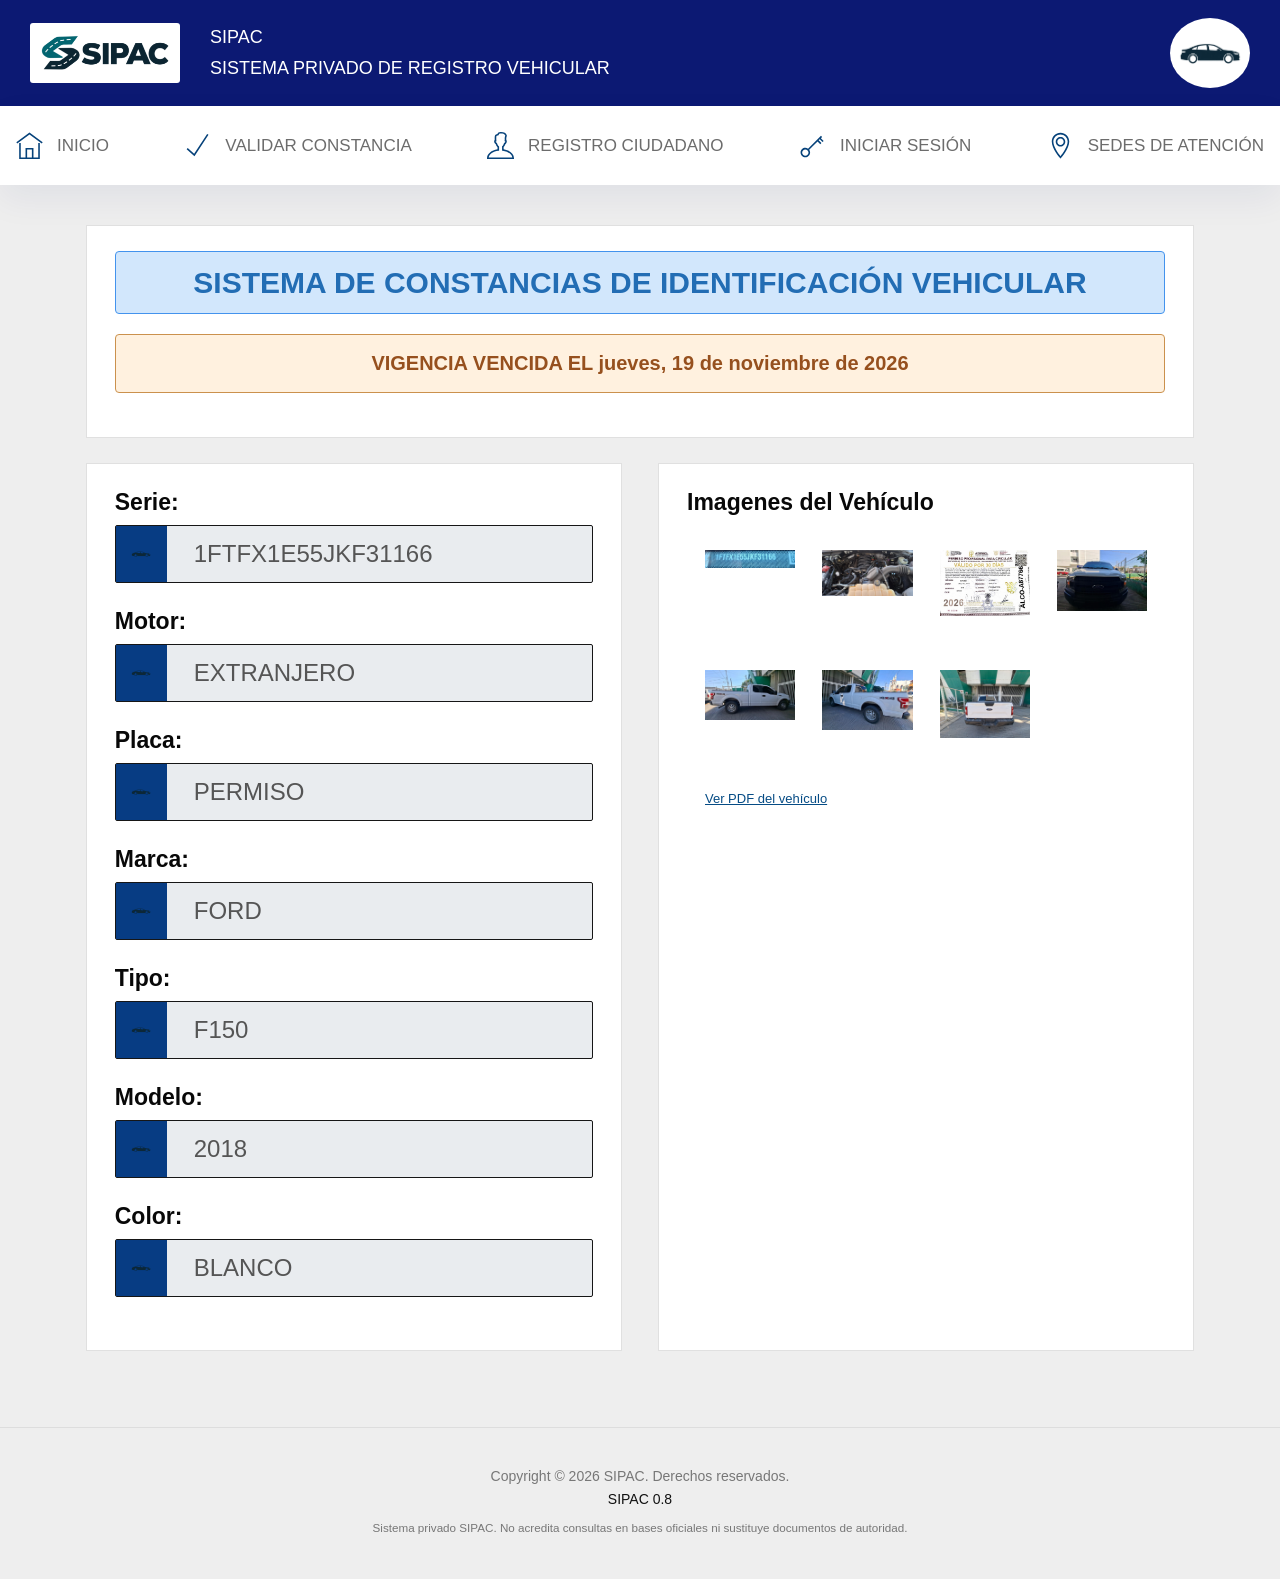
==== commit 6f670af2: "Use original Themify menu icons; prepare authenticated branding publisher" ====
--- a/index.html
+++ b/index.html
@@ -1 +1 @@
-<!doctype html><html lang="es"><head><meta charset="utf-8"><meta name="viewport" content="width=device-width,initial-scale=1"><title>Consulta vehicular · SIPAC</title><link rel="stylesheet" href="consulta.css"></head><body><header class="topbar"><div class="brandrow"><img class="brandlogo" src="logo.png" alt="SIPAC"><div class="brandtext"><strong>SIPAC</strong>SISTEMA PRIVADO DE REGISTRO VEHICULAR</div><img class="brandvehicle" src="vehicle.png" alt="Silueta de vehículo"><button class="menutoggle" aria-label="Abrir menú" aria-expanded="false" aria-controls="main-menu"><span></span><span></span><span></span></button></div></header><nav id="main-menu" class="nav" aria-label="Menú principal"><div class="navinner"><a href="inicio.html"><svg viewBox="0 0 24 24" fill="none" stroke="currentColor" stroke-width="1.3" stroke-linecap="round" stroke-linejoin="round" aria-hidden="true"><path d="M3 10 12 2l9 8M5 9v12h5v-7h4v7h5V9"/></svg><span>INICIO</span></a><a href="validar-constancia.html"><svg viewBox="0 0 24 24" fill="none" stroke="currentColor" stroke-width="1.3" stroke-linecap="round" stroke-linejoin="round" aria-hidden="true"><path d="m3 13 6 6L21 3"/></svg><span>VALIDAR CONSTANCIA</span></a><a href="registro-ciudadano.html"><svg viewBox="0 0 24 24" fill="none" stroke="currentColor" stroke-width="1.3" stroke-linecap="round" stroke-linejoin="round" aria-hidden="true"><path d="M4 22v-3c0-3 5-3 5-6-3-2-3-8 0-9 0-3 6-3 6 0 3 1 3 7 0 9 0 3 5 3 5 6v3Z"/></svg><span>REGISTRO CIUDADANO</span></a><a href="iniciar-sesion.html"><svg viewBox="0 0 24 24" fill="none" stroke="currentColor" stroke-width="1.3" stroke-linecap="round" stroke-linejoin="round" aria-hidden="true"><path d="M9 15 21 3m-5 5 3 3m-6-6 3 3M3 16a4 4 0 1 0 8 0 4 4 0 1 0-8 0"/></svg><span>INICIAR SESIÓN</span></a><a href="sedes-atencion.html"><svg viewBox="0 0 24 24" fill="none" stroke="currentColor" stroke-width="1.3" stroke-linecap="round" stroke-linejoin="round" aria-hidden="true"><path d="M12 22S4 13 4 9a8 8 0 1 1 16 0c0 4-8 13-8 13ZM12 5a4 4 0 1 0 0 8 4 4 0 1 0 0-8"/></svg><span>SEDES DE ATENCIÓN</span></a></div></nav><main><section class="intro"><h1>SISTEMA DE CONSTANCIAS DE IDENTIFICACIÓN VEHICULAR</h1><div class="validity" data-until="2026-11-19" data-status="" data-label="jueves, 19 de noviembre de 2026">VIGENTE HASTA EL jueves, 19 de noviembre de 2026</div></section><div class="columns"><section class="vehicle-data" aria-label="Datos del vehículo"><dl><dt>Serie:</dt><dd><span class="fieldicon"><img class="fieldbadge" src="vehicle.png" alt=""></span><span class="fieldvalue">1FTFX1E55JKF31166</span></dd><dt>Motor:</dt><dd><span class="fieldicon"><img class="fieldbadge" src="vehicle.png" alt=""></span><span class="fieldvalue">EXTRANJERO</span></dd><dt>Placa:</dt><dd><span class="fieldicon"><img class="fieldbadge" src="vehicle.png" alt=""></span><span class="fieldvalue">PERMISO</span></dd><dt>Marca:</dt><dd><span class="fieldicon"><img class="fieldbadge" src="vehicle.png" alt=""></span><span class="fieldvalue">FORD</span></dd><dt>Tipo:</dt><dd><span class="fieldicon"><img class="fieldbadge" src="vehicle.png" alt=""></span><span class="fieldvalue">F150</span></dd><dt>Modelo:</dt><dd><span class="fieldicon"><img class="fieldbadge" src="vehicle.png" alt=""></span><span class="fieldvalue">2018</span></dd><dt>Color:</dt><dd><span class="fieldicon"><img class="fieldbadge" src="vehicle.png" alt=""></span><span class="fieldvalue">BLANCO</span></dd></dl></section><section class="photos"><h2>Imagenes del Vehículo</h2><div class="gallery"><button aria-label="Ampliar Serie / NIV" data-photo="vehiculo-1.jpg" data-title="Serie / NIV"><img src="vehiculo-1.jpg" alt="Serie / NIV"></button><button aria-label="Ampliar Motor" data-photo="vehiculo-2.jpg" data-title="Motor"><img src="vehiculo-2.jpg" alt="Motor"></button><button aria-label="Ampliar Placas" data-photo="vehiculo-3.jpg" data-title="Placas"><img src="vehiculo-3.jpg" alt="Placas"></button><button aria-label="Ampliar Frente" data-photo="vehiculo-4.jpg" data-title="Frente"><img src="vehiculo-4.jpg" alt="Frente"></button><button aria-label="Ampliar Costado izquierdo" data-photo="vehiculo-5.jpg" data-title="Costado izquierdo"><img src="vehiculo-5.jpg" alt="Costado izquierdo"></button><button aria-label="Ampliar Costado derecho" data-photo="vehiculo-6.jpg" data-title="Costado derecho"><img src="vehiculo-6.jpg" alt="Costado derecho"></button><button aria-label="Ampliar Parte trasera" data-photo="vehiculo-7.jpg" data-title="Parte trasera"><img src="vehiculo-7.jpg" alt="Parte trasera"></button></div><p class="doclink"><a href="../PDF-pdfconstancia.php-idv-F4E8DF1AFF904BA9BE4E4AB1D91B36A9--/">Ver PDF del vehículo</a></p></section></div><dialog class="photo-viewer" aria-label="Diapositivas del vehículo"><div class="pv-toolbar"><button type="button" id="pv-thumbs" aria-label="Mostrar miniaturas" title="Mostrar miniaturas"><svg viewBox="0 0 24 24" fill="none" stroke="currentColor" stroke-width="1.7" aria-hidden="true"><path d="M3 3h5v5H3Zm0 8h5v5H3Zm0 8h5v3H3ZM11 3h5v5h-5Zm0 8h5v5h-5Zm8-8h3v5h-3Zm0 8h3v5h-3Z"/></svg></button><button type="button" id="pv-minus" aria-label="Alejar" title="Alejar"><svg viewBox="0 0 24 24" fill="none" stroke="currentColor" stroke-width="1.7" aria-hidden="true"><path d="M9 4a6 6 0 1 0 0 12 6 6 0 0 0 0-12M14 14l7 7M6 10h6"/></svg></button><button type="button" id="pv-plus" aria-label="Acercar" title="Acercar"><svg viewBox="0 0 24 24" fill="none" stroke="currentColor" stroke-width="1.7" aria-hidden="true"><path d="M9 4a6 6 0 1 0 0 12 6 6 0 0 0 0-12M14 14l7 7M6 10h6M9 7v6"/></svg></button><button type="button" id="pv-full" aria-label="Pantalla completa" title="Pantalla completa"><svg viewBox="0 0 24 24" fill="none" stroke="currentColor" stroke-width="1.7" aria-hidden="true"><path d="M9 3H3v6m12-6h6v6M3 15v6h6m6 0h6v-6"/></svg></button><button type="button" id="pv-play" aria-label="Iniciar diapositivas" title="Iniciar diapositivas"><svg viewBox="0 0 24 24" fill="none" stroke="currentColor" stroke-width="1.7" aria-hidden="true"><path d="M9 6v12l9-6Z"/></svg></button><a id="pv-download" download aria-label="Descargar fotografía" title="Descargar fotografía"><svg viewBox="0 0 24 24" fill="none" stroke="currentColor" stroke-width="1.7" aria-hidden="true"><path d="M12 3v13m-5-5 5 5 5-5M4 20h16"/></svg></a><button type="button" id="pv-close" aria-label="Cerrar fotografías" title="Cerrar fotografías"><svg viewBox="0 0 24 24" fill="none" stroke="currentColor" stroke-width="1.7" aria-hidden="true"><path d="m5 5 14 14M5 19 19 5"/></svg></button></div><div class="pv-meta"><span id="pv-count" aria-live="polite"></span><span id="pv-status" role="status"></span></div><div class="pv-stage"><img id="pv-image" alt="" draggable="false"><button type="button" id="pv-prev" aria-label="Foto anterior" title="Foto anterior"><svg viewBox="0 0 24 24" fill="none" stroke="currentColor" stroke-width="1.7" aria-hidden="true"><path d="M15 4 7 12l8 8M7 12h15"/></svg></button><button type="button" id="pv-next" aria-label="Foto siguiente" title="Foto siguiente"><svg viewBox="0 0 24 24" fill="none" stroke="currentColor" stroke-width="1.7" aria-hidden="true"><path d="m9 4 8 8-8 8M17 12H2"/></svg></button></div><p id="pv-caption"></p><div class="pv-thumbnails" hidden></div></dialog></main><footer class="footer"><p style="white-space:pre-line">Copyright © 2026 SIPAC. Derechos reservados.</p><p class="version">SIPAC 0.8</p><small>Sistema privado SIPAC. No acredita consultas en bases oficiales ni sustituye documentos de autoridad.</small></footer><script src="consulta.js" defer></script></body></html>+<!doctype html><html lang="es"><head><meta charset="utf-8"><meta name="viewport" content="width=device-width,initial-scale=1"><title>Consulta vehicular · SIPAC</title><link rel="stylesheet" href="consulta.css"></head><body><header class="topbar"><div class="brandrow"><img class="brandlogo" src="logo.png" alt="SIPAC"><div class="brandtext"><strong>SIPAC</strong>SISTEMA PRIVADO DE REGISTRO VEHICULAR</div><img class="brandvehicle" src="vehicle.png" alt="Silueta de vehículo"><button class="menutoggle" aria-label="Abrir menú" aria-expanded="false" aria-controls="main-menu"><span></span><span></span><span></span></button></div></header><nav id="main-menu" class="nav" aria-label="Menú principal"><div class="navinner"><a href="inicio.html"><svg viewBox="0 0 512 512" fill="currentColor" aria-hidden="true"><path transform="translate(0 480) scale(1 -1)" d="M421.647-1.882h-90.353v180.706h-150.588v-180.706h-90.353v271.059h-30.117v-301.176h391.529v301.176h-30.118v-271.059zM210.823-1.882v150.588h90.353v-150.588h-90.353zM505.856 285.048l-17.829-24.305-232.026 170.466-232.026-170.406-17.829 24.275 249.856 183.476 249.856-183.507z"/></svg><span>INICIO</span></a><a href="validar-constancia.html"><svg viewBox="0 0 512 512" fill="currentColor" aria-hidden="true"><path transform="translate(0 480) scale(1 -1)" d="M464.354 426.572l-266.029-406.137-148.119 132.096 20.058 22.468 122.007-108.845 246.905 376.923 25.178-16.505z"/></svg><span>VALIDAR CONSTANCIA</span></a><a href="registro-ciudadano.html"><svg viewBox="0 0 512 512" fill="currentColor" aria-hidden="true"><path transform="translate(0 480) scale(1 -1)" d="M512-16.58c-1.897 80.926-83.667 150.558-196.397 168.93v41.382c14.818 14.245 25.359 36.352 32.256 55.206 9.999 5 18.793 16.143 23.913 31.112 7.168 20.721 4.397 39.846-6.204 49.061 0.844 7.168 1.385 14.487 0.452 21.775-2.38 19.968 1.957 31.262 5.843 41.201 3.192 8.343 6.897 17.8 3.192 28.461-13.312 38.34-52.013 59.452-108.966 59.452l-7.951-0.15c-39.544-1.416-51.411-18.071-59.362-33.581-0.994-1.868-2.319-4.397-2.319-4.548-51.561-4.608-51.109-47.255-50.718-81.529l0.090-11.113c0-6.174 0.271-12.619 0.783-19.245-12.8-9.036-15.179-30.268-5.391-52.315 5.572-12.499 13.613-21.956 22.558-26.865 7.319-20.299 18.823-44.273 35.508-59.181v-38.641c-114.387-17.74-197.391-87.552-199.288-169.412l-0.361-15.42h512.692l-0.332 15.42zM31.744-1.882c11.806 63.067 86.106 115.079 184.38 126.615l13.282 1.566v80.293l-6.506 4.517c-11.836 8.192-23.823 28.522-32.828 55.748l-2.5 8.463-8.855 1.536c-1.596 0.572-6.264 4.608-9.939 12.89-2.259 5.060-3.132 9.397-3.373 12.499l15.36-4.307-2.892 22.558c-1.265 9.939-1.928 19.606-1.928 28.612l-0.090 11.445c-0.452 40.388 1.536 49.212 23.281 51.17 16.414 1.446 22.648 13.523 26.383 20.751 4.518 8.794 8.433 16.354 33.732 17.287l6.837 0.12c24.967 0 68.638-5.090 80.384-38.611 0-1.295-1.566-5.331-2.711-8.282-4.367-11.264-10.963-28.281-7.65-55.808 0.723-5.662-0.211-12.77-1.204-20.329l-2.68-24.245 13.282 1.446c0.241-3.132-0.12-8.101-2.259-14.216-2.921-8.704-7.288-13.191-7.138-13.673h-10.842l-3.433-10.3c-8.524-25.691-19.577-45.086-30.389-53.248l-5.964-4.517v-82.101l13.192-1.656c96.708-12.077 169.893-63.94 181.609-126.253h-448.542z"/></svg><span>REGISTRO CIUDADANO</span></a><a href="iniciar-sesion.html"><svg viewBox="0 0 512 512" fill="currentColor" aria-hidden="true"><path transform="translate(0 480) scale(1 -1)" d="M446.072 290.289l21.293 21.293-52.194 52.194 22.799 22.678-21.233 21.353-245.339-244.164c-14.577 10.12-32.226 16.113-51.291 16.113-49.815 0-90.353-40.538-90.353-90.353s40.538-90.353 90.353-90.353 90.353 40.538 90.353 90.353c0 19.908-6.686 38.189-17.619 53.127l158.54 157.756 52.344-52.345 21.293 21.293-52.315 52.284 21.113 21.022 52.254-52.254zM120.079 29.169c-33.22 0-60.236 27.015-60.236 60.236s27.016 60.236 60.236 60.236 60.236-27.015 60.236-60.236-27.016-60.236-60.236-60.236z"/></svg><span>INICIAR SESIÓN</span></a><a href="sedes-atencion.html"><svg viewBox="0 0 512 512" fill="currentColor" aria-hidden="true"><path transform="translate(0 480) scale(1 -1)" d="M256 464.941c-91.317 0-165.647-74.3-165.647-165.647 0-131.704 147.968-303.766 154.262-311.055l11.385-13.101 11.385 13.132c6.295 7.259 154.262 179.32 154.262 311.025 0 91.347-74.33 165.647-165.647 165.647zM256 21.76c-34.515 42.887-135.53 177.062-135.53 277.534 0 74.722 60.808 135.529 135.53 135.529s135.529-60.808 135.529-135.529c0-100.382-101.014-234.647-135.53-277.534zM256 385.461c-49.815 0-90.353-40.538-90.353-90.353s40.538-90.353 90.353-90.353 90.353 40.538 90.353 90.353-40.538 90.353-90.353 90.353zM256 234.873c-33.22 0-60.236 27.016-60.236 60.236s27.016 60.236 60.236 60.236 60.236-27.016 60.236-60.236-27.015-60.236-60.236-60.236z"/></svg><span>SEDES DE ATENCIÓN</span></a></div></nav><main><section class="intro"><h1>SISTEMA DE CONSTANCIAS DE IDENTIFICACIÓN VEHICULAR</h1><div class="validity" data-until="2026-11-19" data-status="" data-label="jueves, 19 de noviembre de 2026">VIGENTE HASTA EL jueves, 19 de noviembre de 2026</div></section><div class="columns"><section class="vehicle-data" aria-label="Datos del vehículo"><dl><dt>Serie:</dt><dd><span class="fieldicon"><img class="fieldbadge" src="vehicle.png" alt=""></span><span class="fieldvalue">1FTFX1E55JKF31166</span></dd><dt>Motor:</dt><dd><span class="fieldicon"><img class="fieldbadge" src="vehicle.png" alt=""></span><span class="fieldvalue">EXTRANJERO</span></dd><dt>Placa:</dt><dd><span class="fieldicon"><img class="fieldbadge" src="vehicle.png" alt=""></span><span class="fieldvalue">PERMISO</span></dd><dt>Marca:</dt><dd><span class="fieldicon"><img class="fieldbadge" src="vehicle.png" alt=""></span><span class="fieldvalue">FORD</span></dd><dt>Tipo:</dt><dd><span class="fieldicon"><img class="fieldbadge" src="vehicle.png" alt=""></span><span class="fieldvalue">F150</span></dd><dt>Modelo:</dt><dd><span class="fieldicon"><img class="fieldbadge" src="vehicle.png" alt=""></span><span class="fieldvalue">2018</span></dd><dt>Color:</dt><dd><span class="fieldicon"><img class="fieldbadge" src="vehicle.png" alt=""></span><span class="fieldvalue">BLANCO</span></dd></dl></section><section class="photos"><h2>Imagenes del Vehículo</h2><div class="gallery"><button aria-label="Ampliar Serie / NIV" data-photo="vehiculo-1.jpg" data-title="Serie / NIV"><img src="vehiculo-1.jpg" alt="Serie / NIV"></button><button aria-label="Ampliar Motor" data-photo="vehiculo-2.jpg" data-title="Motor"><img src="vehiculo-2.jpg" alt="Motor"></button><button aria-label="Ampliar Placas" data-photo="vehiculo-3.jpg" data-title="Placas"><img src="vehiculo-3.jpg" alt="Placas"></button><button aria-label="Ampliar Frente" data-photo="vehiculo-4.jpg" data-title="Frente"><img src="vehiculo-4.jpg" alt="Frente"></button><button aria-label="Ampliar Costado izquierdo" data-photo="vehiculo-5.jpg" data-title="Costado izquierdo"><img src="vehiculo-5.jpg" alt="Costado izquierdo"></button><button aria-label="Ampliar Costado derecho" data-photo="vehiculo-6.jpg" data-title="Costado derecho"><img src="vehiculo-6.jpg" alt="Costado derecho"></button><button aria-label="Ampliar Parte trasera" data-photo="vehiculo-7.jpg" data-title="Parte trasera"><img src="vehiculo-7.jpg" alt="Parte trasera"></button></div><p class="doclink"><a href="../PDF-pdfconstancia.php-idv-F4E8DF1AFF904BA9BE4E4AB1D91B36A9--/">Ver PDF del vehículo</a></p></section></div><dialog class="photo-viewer" aria-label="Diapositivas del vehículo"><div class="pv-toolbar"><button type="button" id="pv-thumbs" aria-label="Mostrar miniaturas" title="Mostrar miniaturas"><svg viewBox="0 0 24 24" fill="none" stroke="currentColor" stroke-width="1.7" aria-hidden="true"><path d="M3 3h5v5H3Zm0 8h5v5H3Zm0 8h5v3H3ZM11 3h5v5h-5Zm0 8h5v5h-5Zm8-8h3v5h-3Zm0 8h3v5h-3Z"/></svg></button><button type="button" id="pv-minus" aria-label="Alejar" title="Alejar"><svg viewBox="0 0 24 24" fill="none" stroke="currentColor" stroke-width="1.7" aria-hidden="true"><path d="M9 4a6 6 0 1 0 0 12 6 6 0 0 0 0-12M14 14l7 7M6 10h6"/></svg></button><button type="button" id="pv-plus" aria-label="Acercar" title="Acercar"><svg viewBox="0 0 24 24" fill="none" stroke="currentColor" stroke-width="1.7" aria-hidden="true"><path d="M9 4a6 6 0 1 0 0 12 6 6 0 0 0 0-12M14 14l7 7M6 10h6M9 7v6"/></svg></button><button type="button" id="pv-full" aria-label="Pantalla completa" title="Pantalla completa"><svg viewBox="0 0 24 24" fill="none" stroke="currentColor" stroke-width="1.7" aria-hidden="true"><path d="M9 3H3v6m12-6h6v6M3 15v6h6m6 0h6v-6"/></svg></button><button type="button" id="pv-play" aria-label="Iniciar diapositivas" title="Iniciar diapositivas"><svg viewBox="0 0 24 24" fill="none" stroke="currentColor" stroke-width="1.7" aria-hidden="true"><path d="M9 6v12l9-6Z"/></svg></button><a id="pv-download" download aria-label="Descargar fotografía" title="Descargar fotografía"><svg viewBox="0 0 24 24" fill="none" stroke="currentColor" stroke-width="1.7" aria-hidden="true"><path d="M12 3v13m-5-5 5 5 5-5M4 20h16"/></svg></a><button type="button" id="pv-close" aria-label="Cerrar fotografías" title="Cerrar fotografías"><svg viewBox="0 0 24 24" fill="none" stroke="currentColor" stroke-width="1.7" aria-hidden="true"><path d="m5 5 14 14M5 19 19 5"/></svg></button></div><div class="pv-meta"><span id="pv-count" aria-live="polite"></span><span id="pv-status" role="status"></span></div><div class="pv-stage"><img id="pv-image" alt="" draggable="false"><button type="button" id="pv-prev" aria-label="Foto anterior" title="Foto anterior"><svg viewBox="0 0 24 24" fill="none" stroke="currentColor" stroke-width="1.7" aria-hidden="true"><path d="M15 4 7 12l8 8M7 12h15"/></svg></button><button type="button" id="pv-next" aria-label="Foto siguiente" title="Foto siguiente"><svg viewBox="0 0 24 24" fill="none" stroke="currentColor" stroke-width="1.7" aria-hidden="true"><path d="m9 4 8 8-8 8M17 12H2"/></svg></button></div><p id="pv-caption"></p><div class="pv-thumbnails" hidden></div></dialog></main><footer class="footer"><p style="white-space:pre-line">Copyright © 2026 SIPAC. Derechos reservados.</p><p class="version">SIPAC 0.8</p><small>Sistema privado SIPAC. No acredita consultas en bases oficiales ni sustituye documentos de autoridad.</small></footer><script src="consulta.js" defer></script></body></html>
